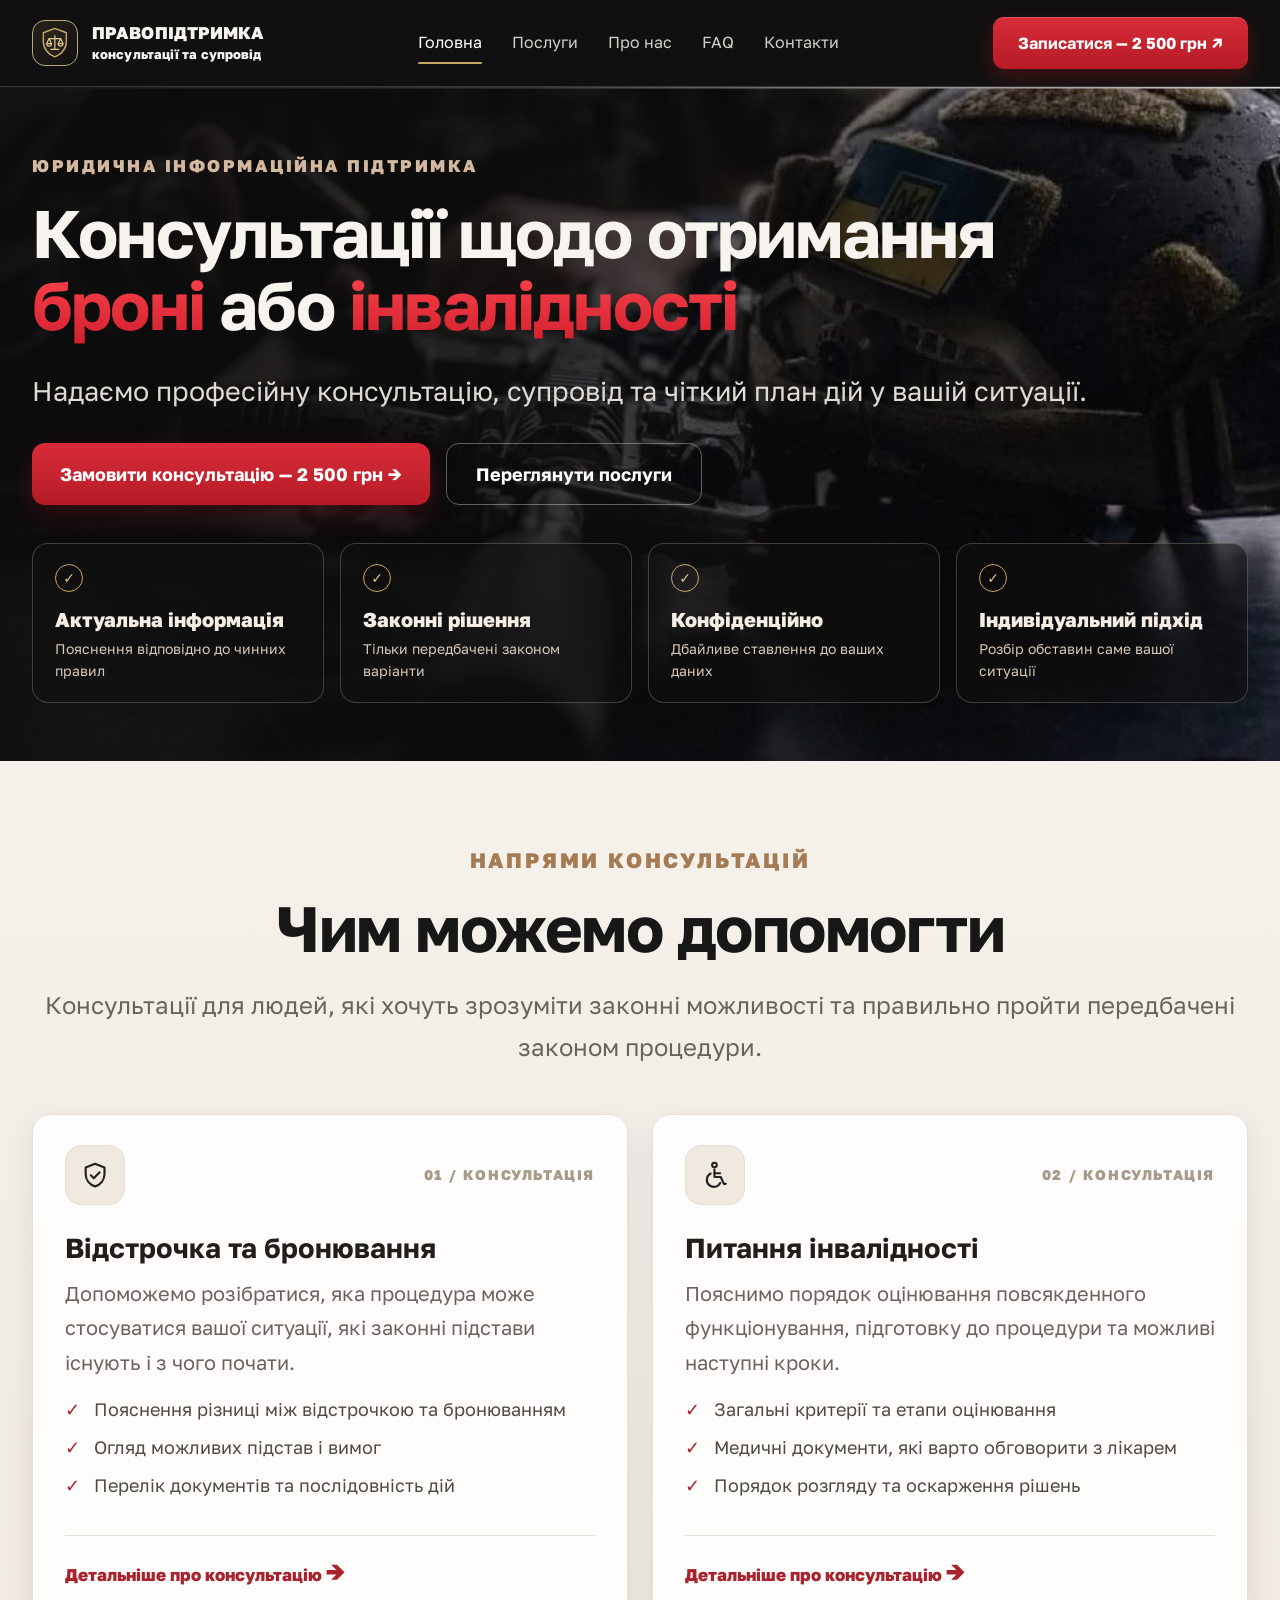
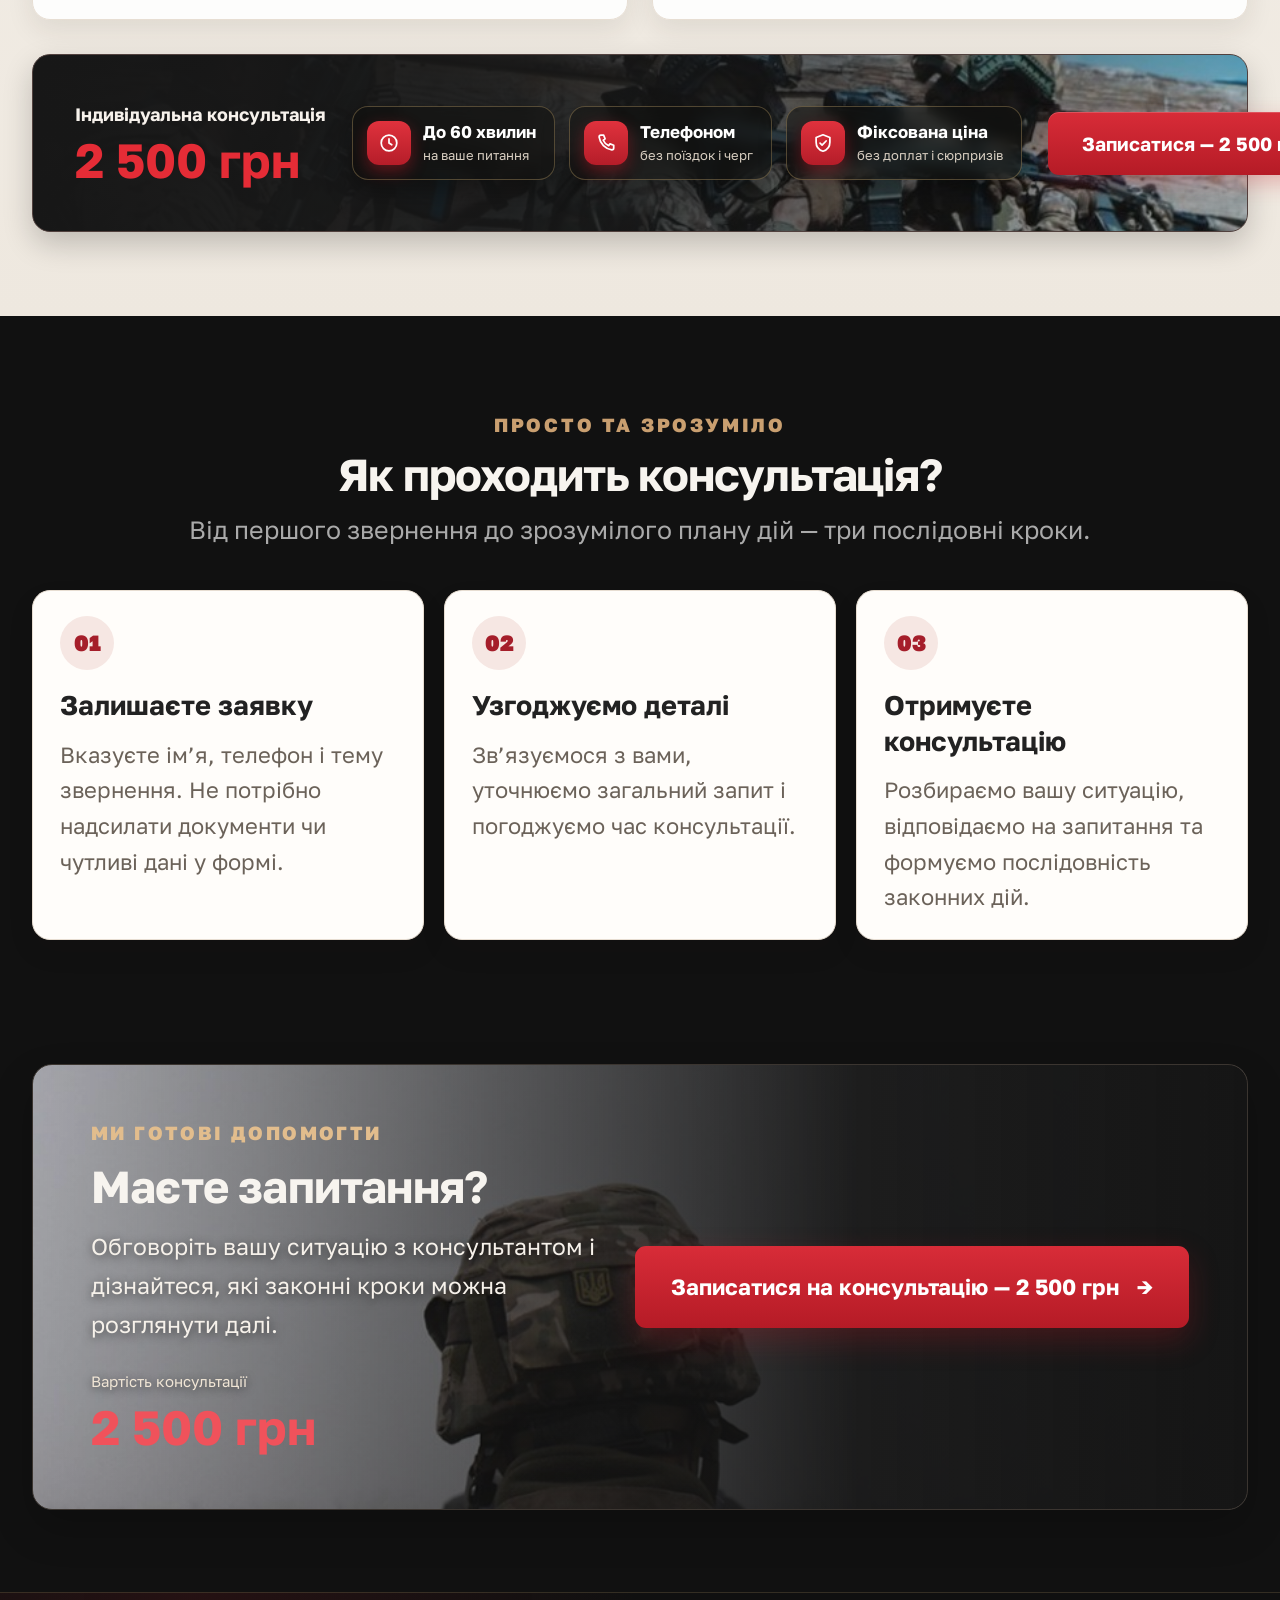
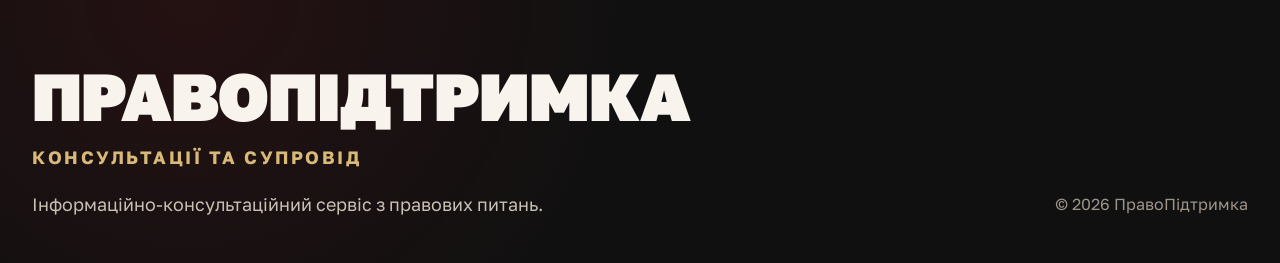
==== index.html @ 78c89fb0 "Add files via upload" ====
<!doctype html><html lang="uk"><head><meta charset="utf-8"><meta name="viewport" content="width=device-width,initial-scale=1"><title>ПравоПідтримка — консультації з питань бронювання та інвалідності</title><link rel="preconnect" href="https://fonts.googleapis.com"><link rel="preconnect" href="https://fonts.gstatic.com" crossorigin><link href="https://fonts.googleapis.com/css2?family=Golos+Text:wght@400;500;600;700;800&display=swap" rel="stylesheet"><meta name="theme-color" content="#111111"><link rel="stylesheet" href="styles.css"><script>document.documentElement.classList.add('js')</script></head><body>
<header class="topbar"><div class="wrap nav"><a class="brand" href="index.html"><span class="crest"><svg class="crest-svg" viewBox="0 0 40 44" aria-hidden="true"><path class="c-sh" d="M20 2l16 6v12c0 10-6.8 18.3-16 21.5C10.8 38.3 4 30 4 20V8l16-6z"/><path class="c-sc" d="M20 12v19M14.5 31h11M12 16h16M12 16l-3.4 7.2h6.8L12 16zM28 16l-3.4 7.2h6.8L28 16zM8.6 23.2a3.4 3.4 0 006.8 0M24.6 23.2a3.4 3.4 0 006.8 0"/></svg></span><span>ПРАВОПІДТРИМКА<br><small>консультації та супровід</small></span></a><button class="mobile-toggle">Меню</button><nav class="links"><a class="active" href="index.html">Головна</a><a href="services.html">Послуги</a><a href="about.html">Про нас</a><a href="faq.html">FAQ</a><a href="contacts.html">Контакти</a></nav><div class="nav-actions"><a class="btn" href="booking.html"><span class="bt">Записатися — 2 500 грн <span class="arr">↗</span></span></a></div></div></header>
<main><section class="hero"><div class="wrap hero-grid"><div><div class="eyebrow">Юридична інформаційна підтримка</div><h1>Консультації щодо отримання <em>броні</em> або <em>інвалідності</em></h1><p class="lead">Надаємо професійну консультацію, супровід та чіткий план дій у вашій ситуації.</p><div class="hero-actions"><a class="btn" href="booking.html"><span class="bt">Замовити консультацію — 2 500 грн <span class="arr">→</span></span></a><a class="btn outline" href="services.html">Переглянути послуги</a></div><div class="trust">
<span><b>Актуальна інформація</b><small>Пояснення відповідно до чинних правил</small></span>
<span><b>Законні рішення</b><small>Тільки передбачені законом варіанти</small></span>
<span><b>Конфіденційно</b><small>Дбайливе ставлення до ваших даних</small></span>
<span><b>Індивідуальний підхід</b><small>Розбір обставин саме вашої ситуації</small></span>
</div></div><div class="hero-art" role="img" aria-label="Юридичний кабінет та консультаційна атмосфера"></div></div></section>
<section class="section paper"><div class="wrap"><div class="help-intro reveal"><span class="section-kicker">НАПРЯМИ КОНСУЛЬТАЦІЙ</span><h2>Чим можемо допомогти</h2><p class="section-intro">Консультації для людей, які хочуть зрозуміти законні можливості та правильно пройти передбачені законом процедури.</p></div><div class="cards home-service-cards">
<article class="card home-service-card reveal"><div class="service-card-top"><div class="icon"><svg class="si" viewBox="0 0 24 24" aria-hidden="true"><path d="M12 3l7.5 3v5.2c0 4.6-3.1 8.4-7.5 9.8-4.4-1.4-7.5-5.2-7.5-9.8V6L12 3z"/><path d="M8.6 12.2l2.4 2.4 4.6-4.8"/></svg></div><span class="service-number">01 / КОНСУЛЬТАЦІЯ</span></div><h3>Відстрочка та бронювання</h3><p>Допоможемо розібратися, яка процедура може стосуватися вашої ситуації, які законні підстави існують і з чого почати.</p><ul class="service-points"><li>Пояснення різниці між відстрочкою та бронюванням</li><li>Огляд можливих підстав і вимог</li><li>Перелік документів та послідовність дій</li></ul><a class="more" href="service-reservation.html">Детальніше про консультацію <span>→</span></a></article>
<article class="card home-service-card reveal"><div class="service-card-top"><div class="icon"><svg class="si" viewBox="0 0 24 24" aria-hidden="true"><circle cx="11.5" cy="4" r="1.8"/><path d="M11.5 7.5v6h5l2.5 5.5h1.5"/><path d="M11.5 10.5h4.5"/><path d="M8.5 10.8a5.6 5.6 0 107.6 7.4"/></svg></div><span class="service-number">02 / КОНСУЛЬТАЦІЯ</span></div><h3>Питання інвалідності</h3><p>Пояснимо порядок оцінювання повсякденного функціонування, підготовку до процедури та можливі наступні кроки.</p><ul class="service-points"><li>Загальні критерії та етапи оцінювання</li><li>Медичні документи, які варто обговорити з лікарем</li><li>Порядок розгляду та оскарження рішень</li></ul><a class="more" href="service-disability.html">Детальніше про консультацію <span>→</span></a></article>
</div><div class="priceband reveal"><div><p>Індивідуальна консультація</p><strong>2 500 грн</strong></div><div class="price-perks"><span><i><svg viewBox="0 0 24 24" aria-hidden="true"><circle cx="12" cy="12" r="8.5"/><path d="M12 7.5V12l3 2"/></svg></i><b>До 60 хвилин</b><small>на ваше питання</small></span><span><i><svg viewBox="0 0 24 24" aria-hidden="true"><path d="M6.5 3.5h3l1.5 4-2 1.5a11 11 0 005.9 5.9l1.5-2 4 1.5v3a2 2 0 01-2 2A16.5 16.5 0 014.5 5.5a2 2 0 012-2z"/></svg></i><b>Телефоном</b><small>без поїздок і черг</small></span><span><i><svg viewBox="0 0 24 24" aria-hidden="true"><path d="M12 3l7.5 3v5.2c0 4.6-3.1 8.4-7.5 9.8-4.4-1.4-7.5-5.2-7.5-9.8V6L12 3z"/><path d="M8.8 12.2l2.2 2.2 4.4-4.6"/></svg></i><b>Фіксована ціна</b><small>без доплат і сюрпризів</small></span></div><a class="btn" href="booking.html"><span class="bt">Записатися — 2 500 грн <span class="arr">→</span></span></a></div></div></section>
<section class="section process-section"><div class="wrap"><div class="section-heading reveal"><span class="section-kicker">ПРОСТО ТА ЗРОЗУМІЛО</span><h2>Як проходить консультація?</h2><p class="section-intro">Від першого звернення до зрозумілого плану дій — три послідовні кроки.</p></div><div class="steps">
<div class="step reveal"><span class="step-index">01</span><b>Залишаєте заявку</b><small>Вказуєте ім’я, телефон і тему звернення. Не потрібно надсилати документи чи чутливі дані у формі.</small></div>
<div class="step reveal"><span class="step-index">02</span><b>Узгоджуємо деталі</b><small>Зв’язуємося з вами, уточнюємо загальний запит і погоджуємо час консультації.</small></div>
<div class="step reveal"><span class="step-index">03</span><b>Отримуєте консультацію</b><small>Розбираємо вашу ситуацію, відповідаємо на запитання та формуємо послідовність законних дій.</small></div>
</div></div></section>
<section class="section cta-section"><div class="wrap cta reveal"><div class="cta-copy"><span class="section-kicker">МИ ГОТОВІ ДОПОМОГТИ</span><h2>Маєте запитання?</h2><p>Обговоріть вашу ситуацію з консультантом і дізнайтеся, які законні кроки можна розглянути далі.</p><div class="cta-price"><small>Вартість консультації</small><strong>2 500 грн</strong></div></div><a class="btn cta-button" href="booking.html">Записатися на консультацію — 2 500 грн <span>→</span></a></div></section></main>
<footer class="footer"><div class="wrap footer-big"><div class="footer-brand"><strong>ПРАВОПІДТРИМКА</strong><span class="footer-sub">консультації та супровід</span><p>Інформаційно-консультаційний сервіс з правових питань.</p></div><div class="footer-copy">© 2026 ПравоПідтримка</div></div></footer><a class="mobile-bar" href="booking.html"><svg class="si" viewBox="0 0 24 24" aria-hidden="true"><rect x="3.5" y="5" width="17" height="15.5" rx="2.2"/><path d="M3.5 10h17M8 3v4M16 3v4"/></svg><span>Записатися — 2 500 грн</span><svg class="si" viewBox="0 0 24 24" aria-hidden="true"><path d="M5 12h14M13.5 6.5L19 12l-5.5 5.5"/></svg></a><script src="app.js"></script></body></html>
---- styles.css ----
:root{--ink:#171717;--panel:#222;--paper:#f4f0e9;--muted:#b9b5af;--red:#bd2631;--red2:#981d27;--line:rgba(255,255,255,.12);--max:1180px}
*{box-sizing:border-box}html{scroll-behavior:smooth}body{margin:0;background:#101010;color:#f8f6f2;font-family:"Golos Text",Arial,sans-serif;line-height:1.55}a{color:inherit;text-decoration:none}.wrap{width:min(var(--max),calc(100% - 40px));margin:auto}.topbar{border-bottom:1px solid var(--line);background:#151515;position:sticky;top:0;z-index:20}.nav{min-height:78px;display:flex;align-items:center;justify-content:space-between;gap:24px}.brand{display:flex;align-items:center;gap:12px;font-weight:800;font-size:14px;line-height:1.15}.crest{width:40px;height:40px;border:1px solid #b9a879;border-radius:12px;display:grid;place-items:center;color:#d9cba7;font-size:22px}.links{display:flex;align-items:center;gap:24px;color:#d4d0c9;font-size:13px}.links a:hover,.links a.active{color:white}.btn{display:inline-flex;align-items:center;justify-content:center;gap:10px;background:var(--red);color:white;border:0;border-radius:12px;padding:13px 20px;font:700 14px "Golos Text";cursor:pointer;transition:.2s}.btn:hover{background:var(--red2);transform:translateY(-1px)}.btn.outline{background:transparent;border:1px solid #777}.hero{padding:72px 0 66px;background:radial-gradient(circle at 78% 35%,#3d3832 0,transparent 35%),linear-gradient(110deg,#171717,#24211f 70%,#171717);overflow:hidden}.hero-grid{display:grid;grid-template-columns:1.12fr .88fr;align-items:center;gap:40px}.eyebrow{color:#d4b9a0;text-transform:uppercase;letter-spacing:2px;font-size:11px;font-weight:800}.hero h1{font-size:clamp(36px,5vw,62px);line-height:1.08;letter-spacing:-2px;margin:18px 0}.hero h1 em{font-style:normal;color:#e04a54}.lead{font-size:17px;color:#d1ccc4;max-width:600px}.hero-actions{display:flex;gap:12px;flex-wrap:wrap;margin-top:28px}.hero-art{min-height:360px;border-radius:24px;border:1px solid #514a42;background:linear-gradient(135deg,rgba(15,15,15,.15),rgba(15,15,15,.8)),url('https://images.unsplash.com/photo-1589829545856-d10d557cf95f?auto=format&fit=crop&w=1000&q=85') center/cover;position:relative;box-shadow:0 25px 70px #0008}.hero-art:after{content:"ПРАВО • ПРОЦЕДУРА • ПІДТРИМКА";position:absolute;bottom:22px;left:22px;font-size:11px;letter-spacing:2px;color:#eee;background:#151515bd;padding:10px 13px;border-radius:8px}.trust{display:flex;gap:22px;flex-wrap:wrap;margin-top:30px;color:#d1ccc4;font-size:12px}.trust span:before{content:"✓";color:#d5b77e;margin-right:8px;font-weight:800}.section{padding:68px 0}.section.paper{background:var(--paper);color:#1b1b1b}.section h2{font-size:34px;letter-spacing:-1px;margin:0 0 10px}.section-intro{color:#aaa;max-width:680px;margin:0 0 28px}.paper .section-intro{color:#68635d}.cards{display:grid;grid-template-columns:repeat(3,1fr);gap:16px}.card{background:#242424;border:1px solid var(--line);border-radius:18px;padding:25px}.paper .card{background:#fff;border:1px solid #e8e1d8;box-shadow:0 8px 24px #30271b0c}.icon{width:48px;height:48px;border-radius:14px;background:#3a2527;color:#f2a5a8;display:grid;place-items:center;font-size:23px;margin-bottom:18px}.paper .icon{background:#f8e9e7;color:#a9222d}.card h3{margin:0 0 8px;font-size:18px}.card p{margin:0;color:#bbb5ae;font-size:13px}.paper .card p{color:#69645e}.card a.more{display:inline-block;margin-top:17px;color:#e36b72;font-size:13px;font-weight:800}.paper .card a.more{color:#a9222d}.priceband{display:flex;align-items:center;justify-content:space-between;gap:20px;background:#202020;border-radius:18px;padding:24px 30px;margin-top:22px}.priceband strong{font-size:28px;color:#ed4e59}.priceband p{margin:0;color:#d1ccc4}.steps{display:grid;grid-template-columns:repeat(3,1fr);gap:14px;margin-top:26px}.step{padding:20px;background:#fff;border:1px solid #e6dfd6;border-radius:14px;color:#222}.step b{display:block;margin-bottom:5px}.step small{color:#706a63}.cta{padding:42px;border-radius:20px;background:linear-gradient(110deg,#272727,#151515);display:flex;justify-content:space-between;align-items:center;gap:24px}.cta p{color:#c5c0b8;margin:5px 0 0}.page-head{padding:48px 0 36px;background:linear-gradient(120deg,#242321,#151515)}.crumb{font-size:12px;color:#aaa;margin-bottom:14px}.page-head h1{font-size:clamp(34px,4vw,48px);margin:0 0 10px;letter-spacing:-1.5px}.page-head p{margin:0;color:#c4beb6;max-width:720px}.content{padding:48px 0 70px}.content-grid{display:grid;grid-template-columns:1fr 310px;gap:28px}.prose{color:#d7d2ca}.prose h2,.prose h3{color:white;margin-top:28px}.prose li{margin:8px 0}.sidebox{background:#242424;border:1px solid var(--line);border-radius:16px;padding:22px;height:max-content}.sidebox p{color:#bdb7af;font-size:13px}.service-row{display:grid;grid-template-columns:1fr auto;gap:20px;align-items:center;padding:24px;background:#242424;border:1px solid var(--line);border-radius:16px;margin:14px 0}.service-row h3{margin:0 0 8px}.service-row p{margin:0;color:#bbb;font-size:13px}.service-price{font-size:21px;font-weight:800;white-space:nowrap}.faq details{background:#242424;border:1px solid var(--line);border-radius:13px;padding:18px 20px;margin:10px 0}.faq summary{font-weight:700;cursor:pointer}.faq details p{color:#c4beb6;font-size:14px}.form-card{background:#f5f1eb;color:#171717;border-radius:18px;padding:28px;max-width:760px}.form-grid{display:grid;grid-template-columns:1fr 1fr;gap:14px}.field{display:flex;flex-direction:column;gap:6px}.field.full{grid-column:1/-1}.field label{font-size:12px;font-weight:800}.field input,.field select,.field textarea{width:100%;border:1px solid #ddd4ca;border-radius:9px;padding:13px;background:white;font:14px "Golos Text";color:#171717}.field textarea{min-height:110px;resize:vertical}.hint{font-size:11px;color:#746d64}.notice{font-size:12px;color:#625b54;background:#eae3d9;padding:13px;border-radius:9px;margin:16px 0}.form-card .btn{width:100%}.success{display:none;padding:18px;background:#e4f1e7;color:#1e5b32;border-radius:10px;margin-top:14px}.footer{border-top:1px solid var(--line);padding:36px 0;color:#aaa;font-size:12px}.footer-grid{display:flex;justify-content:space-between;gap:30px;flex-wrap:wrap}.footer strong{color:#eee}.footer p{max-width:650px}.mobile-toggle{display:none}
@media(max-width:800px){.links{display:none;position:absolute;top:78px;left:0;right:0;background:#171717;padding:20px;flex-direction:column;align-items:flex-start}.links.open{display:flex}.mobile-toggle{display:block;background:none;border:1px solid #555;color:white;padding:8px 12px;border-radius:8px}.nav>.btn{display:none}.hero-grid,.content-grid{grid-template-columns:1fr}.hero-art{min-height:250px}.cards{grid-template-columns:1fr}.steps{grid-template-columns:1fr}.cta{align-items:flex-start;flex-direction:column}.service-row{grid-template-columns:1fr}.form-grid{grid-template-columns:1fr}.field.full{grid-column:auto}.section{padding:48px 0}}


/* Reference-inspired visual refinement */
body{font-size:16px;line-height:1.65}
.brand{font-size:15px}
.brand small{font-size:11px}
.links{font-size:14px;gap:26px}
.btn{font-size:15px;padding:15px 22px;border-radius:11px}
.hero{padding:78px 0 72px;background:radial-gradient(circle at 78% 38%,#4b4037 0,transparent 38%),linear-gradient(110deg,#151515,#26221f 68%,#171717)}
.hero h1{font-size:clamp(40px,5.2vw,66px);line-height:1.1}
.lead{font-size:19px;line-height:1.6}
.eyebrow{font-size:13px;letter-spacing:2.2px}


.crest{position:relative;overflow:hidden}

.hero-art{min-height:390px;border-radius:18px;border:1px solid #6c6257;background-image:linear-gradient(135deg,rgba(12,12,12,.08),rgba(12,12,12,.7)),url('https://images.unsplash.com/photo-1589829545856-d10d557cf95f?auto=format&fit=crop&w=1100&q=90');box-shadow:0 25px 70px #0009}

.hero-art:after{content:"ПРАВО • ЗАКОН • ПІДТРИМКА";font-size:12px;letter-spacing:2px}
.section{padding:76px 0}
.section h2{font-size:38px;letter-spacing:-.8px}
.section-intro{font-size:17px;line-height:1.65}
.cards{grid-template-columns:repeat(2,minmax(0,1fr));gap:20px}
.card{padding:30px;border-radius:18px}
.card h3{font-size:21px;line-height:1.3}
.card p{font-size:16px;line-height:1.6}
.icon{width:56px;height:56px;font-size:27px;border-radius:16px}
.card a.more{font-size:15px}
.priceband{padding:27px 32px;border:1px solid #4d4140;background:linear-gradient(110deg,#202020,#171717);box-shadow:0 12px 30px #0003}
.priceband strong{font-size:34px}
.priceband p{font-size:15px;line-height:1.55}
.steps{gap:18px}
.step{padding:24px;font-size:16px}
.step b{font-size:17px}
.step small{font-size:14px;line-height:1.55}
.cta{padding:48px;border:1px solid #403b37;background:linear-gradient(110deg,#292624,#151515)}
.cta h2{font-size:36px}
.cta p{font-size:17px}
.page-head{padding:58px 0 46px;background:radial-gradient(circle at 80% 50%,#39332e 0,transparent 35%),linear-gradient(110deg,#252321,#151515)}
.crumb{font-size:14px}
.page-head h1{font-size:clamp(38px,4.5vw,54px)}
.page-head p{font-size:18px;line-height:1.6}
.content{padding:56px 0 78px}
.service-row{padding:28px 30px;border-radius:17px;background:linear-gradient(110deg,#292929,#202020)}
.service-row h3{font-size:22px;line-height:1.35}
.service-row p{font-size:16px;line-height:1.6}
.service-price{font-size:25px}
.sidebox{padding:26px}
.sidebox h3{font-size:22px}
.sidebox p{font-size:16px;line-height:1.7}
.prose{font-size:17px;line-height:1.75}
.prose h2{font-size:27px}
.prose li{margin:11px 0}
.faq details{padding:22px 24px}
.faq summary{font-size:17px}
.faq details p{font-size:16px;line-height:1.65}
.form-card{padding:32px}
.field label{font-size:14px}
.field input,.field select,.field textarea{font-size:16px;padding:15px}
.notice{font-size:14px;line-height:1.6;padding:16px}
.footer{font-size:14px;line-height:1.65}
.footer strong{font-size:16px}
@media(max-width:800px){
 .hero{padding:54px 0}
 .hero h1{font-size:42px}
 .lead{font-size:17px}
 .section{padding:54px 0}
 .section h2{font-size:31px}
 .cards{grid-template-columns:1fr}
 .card{padding:25px}
 .service-row h3{font-size:20px}
 .page-head h1{font-size:38px}
 .page-head p{font-size:16px}
 .priceband{align-items:flex-start;flex-direction:column}
 .priceband strong{font-size:31px}
}


/* Full-width layout, larger typography and new reference-inspired photography */
:root{--max:100%}
.wrap{width:calc(100% - 64px);max-width:none;margin-left:auto;margin-right:auto}
body{font-size:18px;line-height:1.7}
.topbar{width:100%}
.nav{min-height:86px}
.brand{font-size:17px;gap:14px}
.brand small{font-size:13px}
.crest{width:46px;height:46px;font-size:25px;border-radius:13px}
.links{font-size:15px;gap:30px}
.btn{font-size:16px;padding:16px 25px}
.hero{padding:76px 0 74px}
.hero-grid{grid-template-columns:1.02fr .98fr;gap:46px}
.hero h1{font-size:clamp(44px,5vw,76px);line-height:1.08}
.lead{font-size:21px;line-height:1.65;max-width:760px}
.eyebrow{font-size:14px}
.hero-art{min-height:460px;border-radius:20px;background-image:linear-gradient(100deg,rgba(10,10,10,.02),rgba(10,10,10,.2)),url('assets/hero-legal-office.jpg');background-size:cover;background-position:65% center}
.hero-art:after{content:"ПРАВО • ПРОЦЕДУРА • ПІДТРИМКА";font-size:13px;letter-spacing:2px}
.trust{font-size:14px;gap:25px}
.section{padding:84px 0}
.section h2{font-size:42px;line-height:1.2}
.section-intro{font-size:19px;max-width:900px;line-height:1.65}
.cards{grid-template-columns:repeat(2,minmax(0,1fr));gap:24px}
.card{padding:34px}
.card h3{font-size:24px}
.card p{font-size:18px;line-height:1.65}
.icon{width:62px;height:62px;font-size:30px}
.card a.more{font-size:17px}
.priceband{min-height:170px;padding:30px 36px;border:1px solid #51413e;background-image:linear-gradient(90deg,#171717 0%,rgba(23,23,23,.98) 42%,rgba(23,23,23,.35) 100%),url('assets/price-desk.jpg');background-size:cover;background-position:center 57%;border-radius:18px}
.priceband strong{font-size:42px}
.priceband p{font-size:17px;line-height:1.6}
.steps{gap:20px}
.step{padding:27px;font-size:18px}
.step b{font-size:19px}
.step small{font-size:16px;line-height:1.6}
.cta{min-height:270px;padding:48px 52px;border:1px solid #403b37;background-image:linear-gradient(90deg,rgba(18,18,18,.08) 0%,rgba(18,18,18,.65) 38%,rgba(18,18,18,.96) 62%,#151515 100%),url('assets/consultation-office.jpg');background-size:cover;background-position:left center}
.cta h2{font-size:40px}
.cta p{font-size:19px}
.page-head{padding:66px 0 54px}
.crumb{font-size:15px}
.page-head h1{font-size:clamp(42px,4.5vw,60px)}
.page-head p{font-size:20px;line-height:1.65;max-width:900px}
.content{padding:62px 0 86px}
.content-grid{grid-template-columns:minmax(0,1fr) 360px;gap:36px}
.prose{font-size:19px;line-height:1.8}
.prose h2{font-size:31px}
.prose h3{font-size:25px}
.prose li{margin:12px 0}
.sidebox{padding:30px}
.sidebox h3{font-size:24px}
.sidebox p{font-size:17px;line-height:1.7}
.service-row{padding:32px 36px;gap:28px}
.service-row h3{font-size:25px}
.service-row p{font-size:18px;line-height:1.65}
.service-price{font-size:29px}
.faq details{padding:25px 28px}
.faq summary{font-size:19px}
.faq details p{font-size:18px;line-height:1.7}
.form-card{padding:36px;max-width:900px}
.field label{font-size:16px}
.field input,.field select,.field textarea{font-size:18px;padding:16px}
.hint,.notice{font-size:15px;line-height:1.65}
.footer{font-size:16px;line-height:1.7;padding:42px 0}
.footer strong{font-size:18px}
@media(max-width:900px){
 .wrap{width:calc(100% - 36px)}
 .hero-grid{grid-template-columns:1fr;gap:28px}
 .hero-art{min-height:320px}
 .content-grid{grid-template-columns:1fr}
 .hero h1{font-size:clamp(38px,8vw,54px)}
 .lead{font-size:18px}
 .section{padding:58px 0}
 .section h2{font-size:34px}
 .cards{grid-template-columns:1fr}
 .priceband{align-items:flex-start;flex-direction:column;background-position:center}
 .cta{background-position:30% center;padding:34px}
 .cta h2{font-size:32px}
}
@media(max-width:560px){
 .wrap{width:calc(100% - 28px)}
 .nav{min-height:70px}
 .brand{font-size:14px}
 .brand small{font-size:11px}
 .crest{width:38px;height:38px}
 .hero{padding:46px 0}
 .hero h1{font-size:38px;letter-spacing:-1px}
 .hero-art{min-height:250px}
 .trust{gap:12px;font-size:12px}
 .section h2{font-size:30px}
 .card{padding:24px}
 .card h3{font-size:21px}
 .card p{font-size:16px}
 .priceband strong{font-size:35px}
 .step{padding:20px}
 .page-head{padding:42px 0 34px}
 .page-head h1{font-size:36px}
 .page-head p{font-size:17px}
 .service-row{padding:24px}
 .service-row h3{font-size:21px}
 .service-row p{font-size:16px}
 .form-card{padding:22px}
 .cta{padding:25px;min-height:230px}
 .cta h2{font-size:28px}
 .cta p{font-size:16px}
}


/* Harmonized, reference-inspired photo treatment */
:root{
  --paper:#f3eee7;
  --red:#c51f2b;
  --red2:#9f1721;
}
body{background:#111;color:#f7f4ef}
.topbar{background:rgba(17,17,17,.97);border-bottom:1px solid rgba(255,255,255,.16)}
.brand{letter-spacing:.1px}
.crest{border:1px solid #b9a879;color:#e3c78f;background:linear-gradient(145deg,#24211d,#111)}
.hero{
  min-height:600px;
  padding:82px 0 72px;
  background:
    linear-gradient(90deg,rgba(12,12,12,.97) 0%,rgba(12,12,12,.88) 42%,rgba(12,12,12,.16) 100%),
    url('assets/hero-consultation.jpg') center 44%/cover no-repeat;
}
.hero-grid{display:block}
.hero-grid>div:first-child{max-width:61%;position:relative;z-index:1}
.hero-art{display:none}
.hero h1{font-size:clamp(42px,5.2vw,72px);max-width:900px;line-height:1.08;letter-spacing:-1.8px}
.hero h1 em{color:#e3313b}
.lead{font-size:21px;max-width:670px;color:#e0dbd4}
.hero-actions .btn:first-child{font-size:18px;padding:18px 28px;box-shadow:0 10px 26px rgba(190,27,39,.22)}
.trust{gap:18px 28px;font-size:15px;margin-top:32px}
.trust span:before{content:"✓";display:inline-grid;place-items:center;width:22px;height:22px;border:1.5px solid #d8b978;border-radius:50%;color:#e5c98e;margin-right:9px}
.section.paper{background:linear-gradient(180deg,#f5f1eb,#eee8df);color:#171717}
.section.paper h2,.section:not(.paper) h2{font-size:clamp(34px,3.5vw,46px)}
.paper .card{background:rgba(255,255,255,.9);border:1px solid #e7ded3;box-shadow:0 10px 28px rgba(40,28,18,.09)}
.paper .card:hover{transform:translateY(-3px);transition:.2s}
.paper .icon{background:#f0e9df;color:#222;border:1px solid #e7ded3}
.priceband{
  background:
    linear-gradient(90deg,rgba(17,17,17,.98) 0%,rgba(17,17,17,.92) 52%,rgba(17,17,17,.25) 100%),
    url('assets/price-desk.jpg') center/cover no-repeat;
  color:#fff;
}
.priceband>div p{font-size:18px;font-weight:700;color:#f7f2ec;margin-bottom:5px}
.priceband strong{font-size:clamp(36px,4vw,48px);color:#e52c36;line-height:1.1}
.priceband>p{font-size:17px;line-height:1.75;color:#f3eee7}
.priceband .btn{white-space:nowrap}
.steps .step{background:#fffdfa;border-color:#e8dfd5;box-shadow:0 7px 20px rgba(35,25,18,.06)}
.step b{font-size:18px}
.step small{font-size:15px;line-height:1.65}
.cta{
  background:
    linear-gradient(90deg,rgba(13,13,13,.08) 0%,rgba(13,13,13,.45) 38%,rgba(13,13,13,.95) 64%,#111 100%),
    url('assets/consultation-office.jpg') left center/cover no-repeat;
  border:1px solid #3b3530;
  box-shadow:0 18px 42px rgba(0,0,0,.2);
}
.cta h2{font-size:clamp(30px,3.3vw,42px)}
.cta p{font-size:18px;line-height:1.6}
.footer{background:#101010}

/* Booking page: warm photographic header and balanced cream form panels */
.booking-head{
  min-height:280px;
  display:flex;
  align-items:center;
  background:
    linear-gradient(90deg,rgba(13,13,13,.94) 0%,rgba(13,13,13,.82) 46%,rgba(13,13,13,.28) 100%),
    url('assets/booking-office.jpg') center 54%/cover no-repeat;
  border-bottom:1px solid rgba(255,255,255,.1);
}
.booking-head h1{font-size:clamp(40px,4.8vw,60px);color:#fff}
.booking-head p{font-size:20px;color:#eee7de}
.booking-content{
  padding:64px 0 88px;
  background:
    linear-gradient(115deg,rgba(20,19,18,.97),rgba(28,25,22,.93)),
    url('assets/booking-office.jpg') center/cover no-repeat;
}
.booking-content .content-grid{
  grid-template-columns:minmax(0,1.5fr) minmax(280px,.72fr);
  align-items:start;
  gap:30px;
}
.booking-page .form-card{
  max-width:none;
  padding:clamp(24px,3.2vw,42px);
  border-radius:20px;
  background:linear-gradient(145deg,#fffdf9,#f0e9df);
  border:1px solid #e5dbce;
  box-shadow:0 22px 60px rgba(0,0,0,.28);
}
.booking-page .form-grid{gap:19px 18px}
.booking-page .field{gap:9px}
.booking-page .field label{font-size:16px;color:#25211e}
.booking-page .field input,
.booking-page .field select,
.booking-page .field textarea{
  min-height:56px;
  padding:16px 17px;
  border:1px solid #d9cfc3;
  border-radius:11px;
  background:#fff;
  color:#201d1a;
  font:500 16px "Golos Text",Arial,sans-serif;
  box-shadow:inset 0 1px 2px rgba(0,0,0,.025);
}
.booking-page .field textarea{min-height:120px}
.booking-page .field input:focus,
.booking-page .field select:focus,
.booking-page .field textarea:focus{
  outline:2px solid rgba(190,31,43,.22);
  border-color:#bd2631;
}
.booking-page .notice{
  padding:16px 18px;
  margin:20px 0;
  border:1px solid #e4d8c9;
  border-radius:11px;
  background:#eee5d9;
  color:#5d554d;
  font-size:14px;
}
.booking-page .form-card>.btn{
  min-height:58px;
  border-radius:11px;
  font-size:17px;
  letter-spacing:.1px;
  box-shadow:0 8px 18px rgba(170,25,37,.18);
}
.booking-page .sidebox.booking-summary{
  height:auto;
  padding:30px;
  border-radius:20px;
  background:linear-gradient(145deg,#fffdf9,#eee7de);
  border:1px solid #e6dbce;
  color:#211e1b;
  box-shadow:0 22px 60px rgba(0,0,0,.24);
}
.booking-summary .summary-kicker{
  color:#a7222d;
  font-size:12px;
  font-weight:800;
  letter-spacing:1.5px;
  margin-bottom:8px;
}
.booking-summary h3{font-size:25px;margin:0 0 23px;color:#171513}
.booking-summary .summary-row{
  display:flex;align-items:center;gap:15px;
  padding:17px 0;border-bottom:1px solid #e5dbcf;
}
.booking-summary .summary-icon{
  width:48px;height:48px;flex:0 0 48px;
  display:grid;place-items:center;
  border-radius:13px;background:#f7e7e4;color:#ad1e29;
  font-size:25px;font-weight:800;
}
.booking-summary .summary-row b{display:block;font-size:17px;color:#27221e}
.booking-summary .summary-row small{display:block;font-size:15px;color:#6c6259;margin-top:2px}
.booking-summary .summary-row .summary-price{font-size:22px;font-weight:800;color:#b71f2b}
.booking-summary .summary-note{
  margin-top:22px;padding:16px;
  background:#f2ebe2;border-radius:12px;
  color:#655c53;font-size:14px;line-height:1.65;
}
.booking-page .success{
  border:1px solid #b9d8bf;
  font-size:15px;
}
@media(max-width:900px){
  .hero{min-height:0;background-position:62% center}
  .hero-grid>div:first-child{max-width:78%}
  .booking-content .content-grid{grid-template-columns:1fr}
  .booking-summary{order:-1}
}
@media(max-width:600px){
  .hero{padding:54px 0 48px;background-position:66% center}
  .hero-grid>div:first-child{max-width:100%}
  .hero h1{font-size:39px}
  .lead{font-size:17px}
  .trust{font-size:12px;gap:12px}
  .hero-actions .btn:first-child{font-size:15px;padding:15px 17px}
  .booking-head{min-height:230px;background-position:60% center}
  .booking-head p{font-size:17px}
  .booking-content{padding:34px 0 55px}
  .booking-page .form-card{padding:22px}
  .booking-page .field input,.booking-page .field select,.booking-page .field textarea{font-size:15px}
  .booking-summary h3{font-size:22px}
}


/* V6 refinement: stronger homepage hierarchy, fuller service cards and balanced pages */
.trust{
  display:grid;
  grid-template-columns:repeat(4,minmax(0,1fr));
  gap:16px;
  max-width:1080px;
  margin-top:34px;
}
.trust span{
  display:block;
  min-height:74px;
  padding:14px 16px;
  border:1px solid rgba(224,201,158,.22);
  border-radius:12px;
  background:rgba(18,17,16,.56);
  color:#f5eee4;
  font-size:16px;
  line-height:1.35;
}
.trust span:before{margin-bottom:8px}
.trust span b{display:block;font-size:17px;font-weight:800}
.trust span small{display:block;margin-top:5px;color:#c9c0b4;font-size:13px;line-height:1.45}
.home-service-cards{grid-template-columns:repeat(2,minmax(0,1fr));gap:24px;margin-top:34px}
.home-service-card{padding:30px 32px 28px;min-height:340px;display:flex;flex-direction:column}
.service-card-top{display:flex;align-items:center;justify-content:space-between;margin-bottom:8px}
.service-card-top .icon{margin:0;width:58px;height:58px;font-size:28px}
.service-number{font-size:12px;letter-spacing:1.4px;font-weight:800;color:#a69a8a}
.home-service-card h3{font-size:25px;margin:18px 0 10px;color:#211d19}
.home-service-card p{font-size:16px;line-height:1.65;color:#655e56}
.service-points{list-style:none;padding:0;margin:17px 0 20px;display:grid;gap:9px}
.service-points li{position:relative;padding-left:25px;color:#514a43;font-size:15px;line-height:1.5}
.service-points li:before{content:"✓";position:absolute;left:0;top:0;color:#ae202b;font-weight:900}
.home-service-card .more{display:flex;justify-content:space-between;align-items:center;margin-top:auto;padding-top:16px;border-top:1px solid #e9e0d6;font-size:15px}
.home-service-card .more span{font-size:21px}
.priceband{min-height:150px;margin-top:28px;padding:28px 34px;gap:26px}
.priceband .btn{font-size:17px;padding:18px 27px}
.section-heading{max-width:780px;margin-bottom:32px}
.section-kicker{display:inline-block;color:#c99f70;font-size:12px;font-weight:900;letter-spacing:2px;margin-bottom:9px}
.section-heading .section-intro{font-size:18px;max-width:740px;line-height:1.65}
.process-section{padding-top:84px;padding-bottom:84px}
.process-section h2{margin-bottom:8px}
.process-section .steps{gap:20px;margin-top:34px}
.process-section .step{position:relative;min-height:220px;padding:30px 28px 27px;border-radius:18px;border:1px solid #e7ddd1;box-shadow:0 12px 28px rgba(25,18,12,.07)}
.step-index{display:grid;place-items:center;width:48px;height:48px;border-radius:50%;background:#f6e7e3;color:#a51e2a;font-size:18px;font-weight:900;margin-bottom:22px}
.process-section .step b{font-size:21px;line-height:1.35;margin-bottom:10px}
.process-section .step small{font-size:16px;line-height:1.65;color:#6b6259}
.process-note{display:flex;align-items:center;gap:18px;margin-top:22px;padding:20px 24px;border-radius:15px;background:#f3eee7;border:1px solid #e6ddd2}
.process-note>span{display:grid;place-items:center;width:48px;height:48px;border-radius:13px;background:#f7e2df;color:#ad202b;font-size:26px;font-weight:900}
.process-note b{display:block;font-size:17px;color:#25211d}
.process-note small{display:block;font-size:14px;color:#70675e;margin-top:3px}
.process-note .text-link{margin-left:auto;color:#a51e2a;font-weight:800;white-space:nowrap}
.cta-section{padding-top:28px;padding-bottom:82px}
.cta{min-height:300px;padding:48px 52px}
.cta-copy{max-width:580px}
.cta .section-kicker{color:#e2bd8d}
.cta h2{font-size:clamp(38px,4vw,52px);margin:0 0 8px}
.cta p{font-size:18px;max-width:540px}
.cta-price{display:grid;grid-template-columns:auto auto;align-items:baseline;gap:2px 14px;margin-top:20px}
.cta-price small{grid-column:1/-1;color:#d2c7b9;font-size:14px}
.cta-price strong{color:#f0525b;font-size:34px;line-height:1.2}
.cta-price span{font-size:14px;color:#ded5ca}
.cta .cta-button{font-size:18px;padding:21px 30px;min-height:66px;white-space:nowrap;box-shadow:0 12px 30px rgba(180,25,36,.28)}
.cta-button span{margin-left:8px;font-size:21px}
.booking-page .content-grid{grid-template-columns:minmax(0,1.45fr) minmax(330px,.85fr);align-items:stretch;gap:32px}
.booking-page .form-card{display:flex;flex-direction:column;justify-content:center}
.booking-summary{display:flex;flex-direction:column}
.booking-summary .summary-row:last-of-type{border-bottom:0}
.booking-summary .summary-includes{margin-top:22px;padding:20px 20px 18px;border-radius:14px;background:#f7f1e9}
.booking-summary .summary-includes>b{font-size:17px;color:#29231e}
.booking-summary .summary-includes ul{list-style:none;padding:0;margin:13px 0 0;display:grid;gap:11px}
.booking-summary .summary-includes li{position:relative;padding-left:24px;color:#62594f;font-size:14px;line-height:1.5}
.booking-summary .summary-includes li:before{content:"✓";position:absolute;left:0;color:#a9212c;font-weight:900}
.booking-summary .summary-note{margin-top:auto}
.contact-cards{grid-template-columns:repeat(3,minmax(0,1fr));gap:22px;align-items:stretch}
.contact-cards .card{min-height:220px;padding:30px;display:flex;flex-direction:column}
.contact-cards .card h3{font-size:22px;margin-bottom:12px}
.contact-cards .card p{font-size:16px;line-height:1.7}
.contact-cards .icon{width:58px;height:58px;font-size:27px}
.contact-cards .hint{display:inline-block;margin-top:7px;font-size:13px;line-height:1.5}

/* Services page */
.services-head{padding:68px 0 58px;background:radial-gradient(circle at 82% 25%,rgba(143,104,71,.2),transparent 35%),linear-gradient(120deg,#262321,#111)}
.services-head h1{max-width:850px;font-size:clamp(42px,5vw,62px);line-height:1.1}
.services-head p{max-width:800px;font-size:19px;line-height:1.65}
.services-head-meta{display:flex;flex-wrap:wrap;gap:12px;margin-top:25px}
.services-head-meta span{padding:10px 15px;border:1px solid rgba(220,190,150,.25);border-radius:999px;color:#e8dfd3;background:#ffffff08;font-size:14px}
.services-content{background:linear-gradient(180deg,#f4f0e9,#eae3d9);color:#211d19;padding:62px 0 78px}
.services-intro{display:flex;align-items:end;justify-content:space-between;gap:35px;margin-bottom:30px}
.services-intro h2{font-size:clamp(30px,3.3vw,42px);line-height:1.15;margin:0;color:#211d19}
.services-intro>p{max-width:530px;margin:0;color:#6a6259;font-size:16px;line-height:1.7}
.service-feature-grid{display:grid;grid-template-columns:repeat(2,minmax(0,1fr));gap:24px}
.service-feature{overflow:hidden;border-radius:20px;background:#fffdfa;border:1px solid #e3d9cd;box-shadow:0 16px 38px rgba(43,32,22,.09)}
.service-feature-visual{min-height:170px;padding:25px 28px;display:flex;align-items:flex-end;justify-content:space-between;background:linear-gradient(110deg,rgba(18,17,16,.9),rgba(18,17,16,.25)),url('assets/price-desk.jpg') center/cover}
.disability-feature .service-feature-visual{background:linear-gradient(110deg,rgba(18,17,16,.9),rgba(18,17,16,.25)),url('assets/consultation-office.jpg') center/cover}
.feature-icon{display:grid;place-items:center;width:58px;height:58px;border-radius:16px;background:#fff2;color:#fff;border:1px solid #ffffff66;font-size:30px}
.feature-label{font-size:12px;font-weight:900;letter-spacing:1.4px;color:#fff;text-align:right}
.service-feature-body{padding:28px 30px 32px}
.feature-topline{display:flex;justify-content:space-between;gap:10px;align-items:center;color:#9b7960;font-size:11px;letter-spacing:1.2px;font-weight:900}
.feature-topline strong{font-size:20px;letter-spacing:0;color:#b3222d;white-space:nowrap}
.service-feature h3{font-size:27px;line-height:1.25;margin:15px 0 10px;color:#211d19}
.service-feature-body>p{font-size:15px;line-height:1.7;color:#655d54;margin:0}
.service-feature ul{list-style:none;padding:0;margin:20px 0 25px;display:grid;gap:11px}
.service-feature li{position:relative;padding-left:26px;font-size:14px;line-height:1.55;color:#4f4942}
.service-feature li:before{content:"✓";position:absolute;left:0;color:#b2222d;font-weight:900}
.service-feature .btn{font-size:15px;padding:15px 19px}
.service-price-panel{display:grid;grid-template-columns:1fr 1fr auto;align-items:center;gap:28px;margin-top:28px;padding:30px 34px;border-radius:18px;background:linear-gradient(110deg,#1b1b1b,#292522);color:#fff;box-shadow:0 15px 34px rgba(0,0,0,.15)}
.service-price-panel .section-kicker{margin:0;color:#d8b77e}
.service-price-panel h2{font-size:38px;color:#f04b55;margin:5px 0}
.service-price-panel h2 small{font-size:15px;color:#f1e8dc;font-weight:600}
.service-price-panel p{font-size:14px;color:#d5ccc1;margin:0}
.price-panel-points{display:grid;gap:9px}
.price-panel-points span{font-size:14px;color:#e8e0d7}
.price-panel-points span:first-letter{color:#f0525b}
.service-price-panel .btn{white-space:nowrap}
.services-disclaimer{margin-top:22px;padding:18px 20px;border:1px solid #ded3c6;border-radius:12px;color:#6c6258;background:#eee7de;font-size:14px;line-height:1.65}
@media(max-width:900px){
 .trust{grid-template-columns:repeat(2,minmax(0,1fr))}
 .booking-page .content-grid{grid-template-columns:1fr}
 .booking-summary{order:-1}
 .service-price-panel{grid-template-columns:1fr 1fr}
 .service-price-panel .btn{grid-column:1/-1;justify-self:start}
}
@media(max-width:700px){
 .trust{grid-template-columns:1fr 1fr;gap:10px}
 .trust span{padding:12px;font-size:14px;min-height:80px}
 .trust span b{font-size:15px}
 .trust span small{font-size:12px}
 .home-service-cards,.service-feature-grid,.contact-cards{grid-template-columns:1fr}
 .home-service-card{min-height:0;padding:24px}
 .process-section .steps{grid-template-columns:1fr}
 .process-section .step{min-height:0}
 .process-note{align-items:flex-start;flex-wrap:wrap}
 .process-note .text-link{margin-left:66px}
 .cta{padding:30px 25px;min-height:0;align-items:flex-start;flex-direction:column}
 .cta .cta-button{white-space:normal;width:100%;justify-content:center;text-align:center}
 .cta-price{grid-template-columns:1fr}
 .cta-price small{grid-column:auto}
 .cta-price span{margin-top:3px}
 .services-intro{display:block}
 .services-intro>p{margin-top:14px}
 .services-head{padding:50px 0 42px}
 .services-head-meta{gap:8px}
 .services-head-meta span{font-size:12px}
 .service-feature-visual{min-height:140px}
 .service-feature-body{padding:23px}
 .service-feature h3{font-size:24px}
 .service-price-panel{grid-template-columns:1fr;padding:25px}
 .service-price-panel .btn{grid-column:auto;width:100%;text-align:center}
 .contact-cards .card{min-height:0}
}


/* V7: fuller layouts, stronger typography and modern inner pages */
.nav{gap:30px}
.links{font-size:16px;gap:clamp(22px,2.2vw,38px)}
.links a{padding:9px 0;white-space:nowrap}
.nav>.btn{font-size:16px;padding:17px 27px;white-space:nowrap}
.hero{min-height:0;padding:66px 0 58px}
.hero-grid>div:first-child{max-width:72%;margin:auto 0}
.hero h1{max-width:1050px;font-size:clamp(46px,5.1vw,78px)}
.lead{max-width:820px;font-size:22px}
.trust{width:min(100%,1180px);max-width:none;grid-template-columns:repeat(4,minmax(0,1fr));gap:16px;margin-top:38px}
.trust span{min-height:112px;padding:18px 18px 16px;font-size:16px}
.trust span b{font-size:18px;line-height:1.35}
.trust span small{font-size:14px;line-height:1.55}
.help-intro{text-align:center;max-width:1080px;margin:0 auto 42px}
.help-intro .section-kicker{color:#a57b54}
.help-intro h2{margin:0 auto 16px;font-size:clamp(40px,4vw,54px)}
.help-intro .section-intro{max-width:1000px;margin:0 auto;font-size:21px;line-height:1.75}
.home-service-cards{align-items:stretch;gap:28px;margin-top:0}
.home-service-card{min-height:440px;padding:38px 40px 34px}
.home-service-card h3{font-size:clamp(27px,2.4vw,34px);line-height:1.25;margin:23px 0 14px}
.home-service-card p{font-size:19px;line-height:1.75}
.service-card-top .icon{width:68px;height:68px;font-size:32px}
.service-number{font-size:14px;letter-spacing:1.6px}
.service-points{gap:13px;margin:22px 0 25px}
.service-points li{font-size:17px;line-height:1.65;padding-left:29px}
.home-service-card .more{font-size:18px;padding-top:20px}
.home-service-card .more span{font-size:25px}
.priceband{margin-top:34px;min-height:178px;padding:32px 42px}
.priceband .btn{font-size:19px;padding:20px 34px}
.process-section{padding-top:94px;padding-bottom:96px}
.section-heading{max-width:1050px;margin:0 auto 40px;text-align:center}
.section-heading h2{font-size:clamp(40px,4vw,54px)}
.section-heading .section-intro{max-width:100%;font-size:21px;line-height:1.7}
.process-section .steps{gap:24px;margin-top:0}
.process-section .step{min-height:285px;padding:34px 32px 32px;border-radius:20px}
.step-index{width:62px;height:62px;font-size:22px;margin-bottom:28px}
.process-section .step b{font-size:24px;line-height:1.35;margin-bottom:14px}
.process-section .step small{font-size:18px;line-height:1.75}
.cta{min-height:320px;padding:52px 58px}
.cta .cta-button{font-size:20px;padding:23px 34px;min-height:76px}
.cta-price strong{font-size:40px}
.footer-grid>div:first-child{max-width:650px}
.footer-grid>div:nth-child(2){display:none}

/* Service cards occupy their available space with clear, large actions */
.service-feature-grid{align-items:stretch;gap:30px}
.service-feature{display:flex;flex-direction:column}
.service-feature-visual{min-height:205px;padding:30px 34px}
.service-feature-body{padding:34px 36px 38px;display:flex;flex-direction:column;flex:1}
.service-feature h3{font-size:clamp(30px,2.6vw,38px);line-height:1.2}
.service-feature-body>p{font-size:18px;line-height:1.8}
.service-feature ul{gap:14px;margin:25px 0 30px}
.service-feature li{font-size:17px;line-height:1.7;padding-left:30px}
.service-feature .btn{width:100%;min-height:64px;margin-top:auto;font-size:18px;padding:19px 24px}
.service-price-panel{grid-template-columns:1fr 1fr auto;gap:34px;padding:34px 40px}
.service-price-panel .btn{font-size:18px;padding:20px 25px;min-height:64px}
.services-head h1{max-width:1100px;font-size:clamp(48px,5vw,68px)}
.services-head p{font-size:21px;max-width:1050px}
.services-head-meta span{font-size:15px;padding:12px 18px}

/* Booking summary: more readable, visually balanced with the form */
.booking-content .content-grid{grid-template-columns:minmax(0,1.55fr) minmax(330px,.72fr);gap:34px}
.booking-page .sidebox.booking-summary{padding:34px 32px}
.booking-summary h3{font-size:29px;margin-bottom:26px}
.booking-summary .summary-row{padding:21px 0;gap:18px}
.booking-summary .summary-icon{width:54px;height:54px;flex-basis:54px;font-size:28px}
.booking-summary .summary-row b{font-size:19px}
.booking-summary .summary-row small{font-size:17px}
.booking-summary .summary-row .summary-price{font-size:27px}
.booking-summary .summary-includes{margin-top:24px;padding:23px}
.booking-summary .summary-includes>b{font-size:20px}
.booking-summary .summary-includes ul{gap:14px}
.booking-summary .summary-includes li{font-size:16px;line-height:1.65}
.booking-summary .summary-note{font-size:16px;line-height:1.7;padding:19px}

/* About page */
.about-head{background:linear-gradient(90deg,rgba(15,15,15,.96),rgba(15,15,15,.68)),url('assets/consultation-office.jpg') center/cover}
.about-head h1,.faq-head h1,.contacts-head h1{max-width:1100px}
.about-content{background:linear-gradient(180deg,#f4efe8,#eae3da);color:#211d19;padding-top:68px}
.about-lead{display:grid;grid-template-columns:1fr 1fr;gap:48px;align-items:center}
.about-photo{min-height:440px;border-radius:22px;background:linear-gradient(0deg,rgba(0,0,0,.15),rgba(0,0,0,.02)),url('assets/consultation-office.jpg') center/cover;box-shadow:0 22px 50px rgba(36,25,15,.16)}
.about-lead-copy{padding:24px 0}
.about-lead-copy .section-kicker,.about-section-title .section-kicker,.about-scope .section-kicker{color:#a57b54}
.about-lead-copy h2,.about-section-title h2,.about-scope h2{font-size:clamp(34px,3.2vw,46px);line-height:1.2;color:#211d19;margin:0 0 18px}
.about-lead-copy p,.about-scope p{font-size:18px;line-height:1.8;color:#62594f;margin:0 0 26px}
.about-principles{padding:88px 0 76px}
.about-section-title{text-align:center;max-width:850px;margin:0 auto 38px}
.about-section-title p{font-size:18px;line-height:1.7;color:#6b6258}
.principle-grid{display:grid;grid-template-columns:repeat(4,minmax(0,1fr));gap:20px}
.principle-card{position:relative;min-height:270px;padding:30px 26px;border-radius:18px;background:#fffdfa;border:1px solid #e4dacf;box-shadow:0 12px 30px rgba(35,25,18,.06)}
.principle-card>span{position:absolute;right:22px;top:20px;color:#b9a38b;font-size:14px;font-weight:900;letter-spacing:1px}
.principle-icon{width:58px;height:58px;display:grid;place-items:center;border-radius:16px;background:#f5e8e3;color:#a9212b;font-size:28px;margin-bottom:25px}
.principle-card h3{font-size:21px;color:#211d19;margin:0 0 10px}
.principle-card p{font-size:16px;line-height:1.7;color:#6a6158;margin:0}
.about-scope{display:grid;grid-template-columns:1.1fr .9fr;gap:30px;align-items:center;padding:34px;border-radius:20px;background:#211f1d;color:#f8f2e9}
.about-scope h2{color:#fff}
.about-scope p{color:#d2c9be;margin:0}
.about-scope aside{padding:25px 27px;border-radius:15px;background:#ffffff0d;border:1px solid #ffffff20}
.about-scope aside b{font-size:19px;color:#fff}
.about-scope aside p{font-size:15px;margin-top:10px}
.about-bottom-cta{display:flex;justify-content:space-between;align-items:center;gap:25px;margin-top:30px;padding:34px 38px;border-radius:18px;background:#fffdfa;border:1px solid #e3d8cc}
.about-bottom-cta h2{font-size:28px;color:#211d19;margin:0 0 5px}
.about-bottom-cta p{font-size:16px;color:#6b6258;margin:0}
.about-bottom-cta .btn{font-size:17px;padding:19px 27px;white-space:nowrap}

/* FAQ page */
.faq-head{background:linear-gradient(90deg,rgba(15,15,15,.96),rgba(15,15,15,.72)),url('assets/booking-office.jpg') center 54%/cover}
.faq-content{background:linear-gradient(180deg,#f4efe8,#eae3da);color:#211d19;padding:68px 0 85px}
.faq-layout{display:grid;grid-template-columns:minmax(280px,.72fr) minmax(0,1.5fr);gap:54px;align-items:start}
.faq-intro{position:sticky;top:120px}
.faq-intro>.section-kicker{color:#a57b54}
.faq-intro h2{font-size:clamp(32px,3vw,42px);line-height:1.2;color:#211d19;margin:0 0 15px}
.faq-intro>p{font-size:17px;line-height:1.75;color:#6b6258}
.faq-side-card{margin-top:30px;padding:27px;border-radius:18px;background:#211f1d;color:#fff;border:1px solid #39332d}
.faq-side-icon{width:48px;height:48px;display:grid;place-items:center;border-radius:50%;background:#f4e4e0;color:#a9212b;font-size:27px;font-weight:900;margin-bottom:18px}
.faq-side-card b,.faq-side-card span{display:block}
.faq-side-card b{font-size:19px}
.faq-side-card span{font-size:15px;color:#d0c6bb;line-height:1.65;margin:8px 0 20px}
.faq-side-card .btn{width:100%;font-size:16px}
.faq{display:grid;gap:14px}
.faq details{margin:0;padding:0;overflow:hidden;border:1px solid #e2d8cc;border-radius:16px;background:#fffdfa;box-shadow:0 8px 22px rgba(35,25,18,.05);color:#211d19}
.faq summary{position:relative;list-style:none;padding:24px 62px 24px 25px;font-size:18px;line-height:1.5;font-weight:800}
.faq summary::-webkit-details-marker{display:none}
.faq summary:after{content:"+";position:absolute;right:23px;top:50%;transform:translateY(-50%);width:32px;height:32px;display:grid;place-items:center;border-radius:50%;background:#f5e8e3;color:#a9212b;font-size:22px}
.faq details[open] summary:after{content:"−"}
.faq details p{margin:0;padding:0 25px 25px;color:#6a6158;font-size:16px;line-height:1.8}

/* Contacts page */
.contacts-head{background:linear-gradient(90deg,rgba(15,15,15,.96),rgba(15,15,15,.72)),url('assets/hero-legal-office.jpg') center/cover}
.contacts-content{background:linear-gradient(180deg,#f4efe8,#eae3da);padding-top:54px}
.contacts-photo-panel{min-height:290px;display:flex;align-items:center;padding:44px 52px;margin-bottom:30px;border-radius:22px;background:linear-gradient(90deg,rgba(15,15,15,.94),rgba(15,15,15,.62),rgba(15,15,15,.12)),url('assets/consultation-office.jpg') center 54%/cover;box-shadow:0 18px 42px rgba(34,24,15,.13)}
.contacts-photo-panel>div{max-width:600px}
.contacts-photo-panel h2{font-size:clamp(34px,3.4vw,46px);line-height:1.2;margin:0 0 10px;color:#fff}
.contacts-photo-panel p{font-size:18px;line-height:1.7;color:#eee5da;margin:0 0 22px}
.contacts-photo-panel .section-kicker{color:#e2bd8d}
.contacts-content .contact-cards{width:100%;grid-template-columns:repeat(3,minmax(0,1fr));gap:22px}
.contacts-content .contact-cards .card{min-height:230px;padding:30px;background:#fffdfa;border:1px solid #e3d8cc;box-shadow:0 12px 30px rgba(35,25,18,.06)}
.contacts-content .contact-cards .card h3{font-size:23px;color:#211d19}
.contacts-content .contact-cards .card p{font-size:17px;line-height:1.7;color:#62594f}
.contacts-content .contact-cards .icon{width:60px;height:60px}

/* Responsive refinements */
@media(max-width:1000px){
 .hero-grid>div:first-child{max-width:88%}
 .trust{grid-template-columns:repeat(2,minmax(0,1fr))}
 .principle-grid{grid-template-columns:repeat(2,minmax(0,1fr))}
 .faq-layout{grid-template-columns:1fr;gap:28px}
 .faq-intro{position:static}
 .faq-side-card{max-width:520px}
 .about-lead{gap:28px}
 .service-price-panel{grid-template-columns:1fr 1fr}
 .service-price-panel .btn{grid-column:1/-1;justify-self:start}
}
@media(max-width:700px){
 .nav{gap:10px}
 .links{font-size:15px;gap:18px}
 .hero{padding:48px 0}
 .hero-grid>div:first-child{max-width:100%}
 .hero h1{font-size:40px}
 .trust{grid-template-columns:1fr 1fr;gap:10px}
 .trust span{min-height:105px;padding:13px}
 .trust span b{font-size:15px}
 .trust span small{font-size:12px}
 .help-intro{margin-bottom:28px}
 .help-intro h2{font-size:34px}
 .help-intro .section-intro{font-size:17px}
 .home-service-card{min-height:0;padding:25px}
 .home-service-card h3{font-size:25px}
 .home-service-card p{font-size:16px}
 .service-points li{font-size:15px}
 .process-section .steps{grid-template-columns:1fr}
 .process-section .step{min-height:0;padding:25px}
 .process-section .step b{font-size:21px}
 .process-section .step small{font-size:16px}
 .cta{padding:28px;min-height:0}
 .cta .cta-button{width:100%;white-space:normal;text-align:center}
 .service-feature-body{padding:25px}
 .service-feature h3{font-size:28px}
 .service-feature-body>p{font-size:16px}
 .service-feature li{font-size:15px}
 .service-feature .btn{font-size:16px}
 .service-price-panel{grid-template-columns:1fr}
 .service-price-panel .btn{grid-column:auto;width:100%}
 .booking-content .content-grid{grid-template-columns:1fr}
 .booking-summary{order:-1}
 .booking-page .sidebox.booking-summary{padding:25px}
 .about-lead{grid-template-columns:1fr}
 .about-photo{min-height:270px}
 .about-lead-copy h2{font-size:32px}
 .about-principles{padding:60px 0}
 .principle-grid{grid-template-columns:1fr}
 .principle-card{min-height:0}
 .about-scope{grid-template-columns:1fr;padding:25px}
 .about-bottom-cta{align-items:flex-start;flex-direction:column;padding:25px}
 .about-bottom-cta .btn{width:100%;white-space:normal}
 .faq-content{padding:45px 0 60px}
 .faq summary{font-size:16px;padding:20px 56px 20px 18px}
 .faq details p{font-size:15px;padding:0 18px 20px}
 .contacts-photo-panel{padding:28px 24px;min-height:270px}
 .contacts-content .contact-cards{grid-template-columns:1fr}
 .contacts-content .contact-cards .card{min-height:0}
}


/* v8 refinement: keep the cards compact, but let their typography fill them */
@media (min-width: 701px) {
  .hero-grid > div:first-child {
    max-width: 91%;
  }
  .hero h1 {
    max-width: 1240px;
    font-size: clamp(48px, 5.25vw, 82px);
  }
  .lead {
    max-width: 980px;
    font-size: 23px;
    line-height: 1.7;
  }
  .trust {
    width: 100%;
    max-width: 100%;
    gap: 14px;
  }
  .trust span {
    min-height: 106px;
    padding: 17px 20px;
  }

  .home-service-cards {
    gap: 24px;
  }
  .home-service-card {
    min-height: 355px;
    padding: 30px 32px 26px;
  }
  .home-service-card h3 {
    font-size: clamp(27px, 2.15vw, 32px);
    line-height: 1.28;
    margin: 17px 0 11px;
  }
  .home-service-card p {
    font-size: 20px;
    line-height: 1.72;
  }
  .service-card-top .icon {
    width: 60px;
    height: 60px;
    font-size: 29px;
  }
  .service-points {
    gap: 10px;
    margin: 17px 0 18px;
  }
  .service-points li {
    font-size: 18px;
    line-height: 1.55;
  }
  .home-service-card .more {
    font-size: 18px;
    padding-top: 15px;
  }

  .process-section .steps {
    gap: 20px;
  }
  .process-section .step {
    min-height: 225px;
    padding: 25px 27px 24px;
    border-radius: 18px;
  }
  .step-index {
    width: 54px;
    height: 54px;
    font-size: 21px;
    margin-bottom: 20px;
  }
  .process-section .step b {
    font-size: 23px;
    line-height: 1.32;
    margin-bottom: 10px;
  }
  .process-section .step small {
    font-size: 19px;
    line-height: 1.68;
  }
}


/* v9: clearer hero feature tiles, stronger calls to action and section intro */
@media (min-width: 1001px) {
  .nav {
    min-height: 86px;
    gap: 30px;
  }
  .links {
    font-size: 16px;
    gap: 30px;
  }
  .nav > .btn {
    font-size: 18px;
    padding: 18px 29px;
    min-height: 58px;
    border-radius: 13px;
  }

  .hero-actions .btn {
    font-size: 18px;
    padding: 19px 29px;
    min-height: 62px;
    border-radius: 13px;
  }
  .hero-actions {
    gap: 16px;
    margin-top: 30px;
  }

  .trust {
    display: grid;
    grid-template-columns: repeat(4, minmax(0, 1fr));
    gap: 14px;
    width: 100%;
    margin-top: 34px;
  }
  .trust span {
    position: relative;
    display: flex;
    flex-direction: column;
    justify-content: flex-end;
    min-height: 126px;
    padding: 18px 17px 17px 48px;
    border: 1px solid rgba(212,185,160,.28);
    border-radius: 13px;
    background: rgba(18,17,16,.58);
  }
  .trust span:before {
    position: absolute;
    top: 17px;
    left: 17px;
    width: 25px;
    height: 25px;
    display: grid;
    place-items: center;
    margin: 0;
    border: 1px solid #c9a66c;
    border-radius: 50%;
    font-size: 16px;
  }
  .trust span b {
    display: block;
    font-size: 18px;
    line-height: 1.35;
    margin: 0 0 7px;
  }
  .trust span small {
    display: block;
    font-size: 15px;
    line-height: 1.5;
    color: #d6c9b9;
  }

  .help-intro {
    max-width: 1320px;
    margin-bottom: 46px;
  }
  .help-intro .section-kicker {
    font-size: 16px;
    letter-spacing: 2.4px;
    margin-bottom: 13px;
  }
  .help-intro h2 {
    font-size: clamp(48px, 4.3vw, 62px);
    line-height: 1.15;
    margin-bottom: 18px;
  }
  .help-intro .section-intro {
    max-width: 1220px;
    font-size: 24px;
    line-height: 1.75;
  }
}

@media (max-width: 1000px) and (min-width: 701px) {
  .nav > .btn {font-size:16px;padding:15px 22px}
  .links {font-size:15px;gap:18px}
  .hero-actions .btn {font-size:16px;padding:16px 22px}
  .trust span b {font-size:17px}
  .trust span small {font-size:14px;line-height:1.5}
  .help-intro .section-kicker {font-size:14px}
  .help-intro .section-intro {font-size:20px}
}

@media (max-width: 700px) {
  .nav > .btn {font-size:14px;padding:12px 15px}
  .hero-actions .btn {font-size:15px;padding:15px 18px}
  .trust span {position:relative;padding-left:38px}
  .trust span:before {position:absolute;left:12px;top:13px;margin:0}
  .help-intro .section-kicker {font-size:12px}
  .help-intro .section-intro {font-size:17px;line-height:1.65}
}


/* v10 typography refinement: enlarge text without enlarging the cards */
@media (min-width: 1001px) {
  /* Hero eyebrow and supporting line */
  .hero .eyebrow {
    font-size: 17px;
    letter-spacing: 2.5px;
    line-height: 1.5;
  }
  .hero .lead {
    font-size: 27px;
    line-height: 1.65;
    max-width: 1120px;
  }

  /* Lower feature tiles: stronger, more readable text */
  .trust span b {
    font-size: 21px;
    line-height: 1.4;
    margin-bottom: 9px;
  }
  .trust span small {
    font-size: 17px;
    line-height: 1.6;
  }

  /* Consultation process: preserve the existing compact card dimensions */
  .process-section h2 {
    font-size: clamp(44px, 3.8vw, 58px);
    line-height: 1.18;
  }
  .process-section > .wrap > p,
  .process-section .section-intro {
    font-size: 23px;
    line-height: 1.65;
  }
  .process-section .step {
    min-height: 225px;
    padding: 25px 27px 24px;
  }
  .process-section .step b {
    font-size: 26px;
    line-height: 1.35;
    margin-bottom: 13px;
  }
  .process-section .step small {
    font-size: 21px;
    line-height: 1.7;
  }
  .step-index {
    width: 54px;
    height: 54px;
    font-size: 22px;
    margin-bottom: 18px;
  }

  /* Bottom call-to-action: use more of the available horizontal space */
  .cta-copy {
    max-width: 850px;
  }
  .cta .section-kicker {
    font-size: 19px;
    letter-spacing: 2.4px;
    margin-bottom: 12px;
  }
  .cta h2 {
    font-size: clamp(48px, 4.5vw, 62px);
    line-height: 1.15;
    margin-bottom: 14px;
  }
  .cta p {
    max-width: 760px;
    font-size: 23px;
    line-height: 1.7;
  }
  .cta-price {
    margin-top: 25px;
    gap: 5px 18px;
  }
  .cta-price small {
    font-size: 18px;
  }
  .cta-price strong {
    font-size: 48px;
  }
  .cta-price span {
    font-size: 17px;
  }
  .cta .cta-button {
    font-size: 22px;
    padding: 25px 36px;
    min-height: 82px;
  }
}

/* Keep the larger type balanced on tablets and phones */
@media (max-width: 1000px) and (min-width: 701px) {
  .hero .eyebrow {font-size:15px}
  .hero .lead {font-size:22px;line-height:1.6}
  .trust span b {font-size:18px}
  .trust span small {font-size:15px}
  .process-section .step b {font-size:22px}
  .process-section .step small {font-size:18px}
  .cta .section-kicker {font-size:16px}
  .cta h2 {font-size:38px}
  .cta p {font-size:19px;line-height:1.6}
}

@media (max-width: 700px) {
  .hero .eyebrow {font-size:13px;letter-spacing:1.6px}
  .hero .lead {font-size:18px;line-height:1.6}
  .trust span b {font-size:16px}
  .trust span small {font-size:13px;line-height:1.5}
  .process-section .step b {font-size:20px}
  .process-section .step small {font-size:16px;line-height:1.6}
  .cta .section-kicker {font-size:14px}
  .cta h2 {font-size:32px}
  .cta p {font-size:17px;line-height:1.6}
  .cta-price strong {font-size:36px}
}

/* v11: typography-only correction — preserve the existing card dimensions */
@media (min-width: 1001px) {
  .trust span b { font-size:22px; line-height:1.35; }
  .trust span small { font-size:18px; line-height:1.55; }
  .process-section .section-kicker { font-size:19px; line-height:1.5; letter-spacing:2.8px; }
  .process-section h2 { font-size:clamp(48px,4vw,62px); line-height:1.16; letter-spacing:-0.025em; }
  .process-section .section-intro { max-width:1450px; font-size:25px; line-height:1.65; }
  /* Typography only: do not change card width, height, padding or grid. */
  .process-section .step b { font-size:27px; line-height:1.32; }
  .process-section .step small { font-size:22px; line-height:1.62; }
}
@media (max-width: 1000px) and (min-width: 701px) {
  .process-section .section-kicker {font-size:16px}
  .process-section h2 {font-size:44px}
  .process-section .section-intro {font-size:21px;line-height:1.6}
  .process-section .step b {font-size:23px}
  .process-section .step small {font-size:19px;line-height:1.6}
}
@media (max-width: 700px) {
  .process-section .section-kicker {font-size:14px;letter-spacing:1.8px}
  .process-section h2 {font-size:34px;line-height:1.2}
  .process-section .section-intro {font-size:18px;line-height:1.6}
  .process-section .step b {font-size:21px}
  .process-section .step small {font-size:17px;line-height:1.6}
  .trust span b {font-size:17px}
  .trust span small {font-size:14px;line-height:1.5}
}

/* v12: enlarge only the consultation section label and heading; keep cards unchanged */
@media (min-width: 1001px) {
  .help-intro .section-kicker {
    font-size: 21px !important;
    line-height: 1.5;
    letter-spacing: 2.8px;
    margin-bottom: 16px;
  }
  .help-intro h2 {
    font-size: clamp(58px, 5vw, 72px) !important;
    line-height: 1.12;
    letter-spacing: -1.5px;
    margin-bottom: 20px;
  }
}
@media (max-width: 1000px) and (min-width: 701px) {
  .help-intro .section-kicker { font-size: 17px !important; line-height: 1.5; }
  .help-intro h2 { font-size: 48px !important; line-height: 1.15; }
}
@media (max-width: 700px) {
  .help-intro .section-kicker { font-size: 14px !important; line-height: 1.5; letter-spacing: 1.8px; }
  .help-intro h2 { font-size: 36px !important; line-height: 1.18; }
}

/* v13: services page typography and intro layout refinement */
.services-head > .wrap > .section-kicker {
  font-size: 17px;
  line-height: 1.5;
  letter-spacing: 2.6px;
  margin-bottom: 14px;
}
.services-head-meta {
  gap: 14px;
  margin-top: 30px;
}
.services-head-meta span {
  font-size: 17px;
  line-height: 1.4;
  padding: 13px 20px;
}
.services-intro {
  display: grid;
  grid-template-columns: minmax(0, 1.15fr) minmax(360px, .85fr);
  align-items: center;
  gap: clamp(32px, 5vw, 76px);
  margin-bottom: 34px;
}
.services-intro .section-kicker {
  font-size: 17px;
  line-height: 1.5;
  letter-spacing: 2.6px;
  margin-bottom: 13px;
}
.services-intro h2 {
  font-size: clamp(42px, 4vw, 54px);
  line-height: 1.12;
  letter-spacing: -1.4px;
}
.services-intro > p {
  max-width: none;
  align-self: stretch;
  display: flex;
  align-items: center;
  margin: 0;
  padding: 24px 28px;
  border-left: 4px solid #b52a32;
  border-radius: 0 16px 16px 0;
  background: rgba(255,255,255,.58);
  box-shadow: 0 10px 28px rgba(43,32,22,.055);
  color: #514940;
  font-size: 19px;
  line-height: 1.75;
}
@media (max-width: 900px) {
  .services-intro {
    grid-template-columns: 1fr;
    gap: 20px;
  }
  .services-intro > p {
    min-height: 0;
  }
}
@media (max-width: 700px) {
  .services-head > .wrap > .section-kicker,
  .services-intro .section-kicker {
    font-size: 14px;
    letter-spacing: 1.8px;
  }
  .services-head-meta span {
    font-size: 14px;
    padding: 10px 14px;
  }
  .services-intro h2 {
    font-size: 35px;
    line-height: 1.18;
  }
  .services-intro > p {
    padding: 18px 20px;
    font-size: 16px;
    line-height: 1.65;
  }
}


/* v14: match the user's marked-up service-page hierarchy and price-panel layout */
@media (min-width: 1001px) {
  /* Service topic cards: enlarge the actual text, not the cards */
  .feature-label {
    font-size: 16px;
    line-height: 1.45;
    letter-spacing: 1.7px;
  }
  .feature-topline {
    font-size: 15px;
    line-height: 1.5;
    letter-spacing: 1.45px;
  }
  .feature-topline strong {
    font-size: 27px;
    line-height: 1.25;
  }
  .service-feature h3 {
    font-size: 35px;
    line-height: 1.2;
    margin: 17px 0 12px;
  }
  .service-feature-body > p {
    font-size: 19px;
    line-height: 1.72;
  }
  .service-feature ul {
    gap: 13px;
    margin: 23px 0 27px;
  }
  .service-feature li {
    font-size: 18px;
    line-height: 1.6;
    padding-left: 30px;
  }
  .service-feature li:before {
    font-size: 20px;
    top: 0;
  }
  .service-feature .btn {
    font-size: 19px;
    padding: 19px 24px;
    min-height: 62px;
  }

  /* Recompose the single-price panel like the user's drawing:
     price on the left, inclusions in the middle, booking action on the right. */
  .service-price-panel {
    grid-template-columns: minmax(300px, .9fr) minmax(390px, 1.35fr) auto;
    gap: clamp(28px, 4vw, 72px);
    min-height: 200px;
    padding: 34px 40px;
  }
  .service-price-panel > div:first-child {
    align-self: center;
  }
  .service-price-panel .section-kicker {
    font-size: 17px;
    line-height: 1.5;
    letter-spacing: 2.4px;
  }
  .service-price-panel h2 {
    font-size: 54px;
    line-height: 1.12;
    margin: 8px 0 8px;
    white-space: nowrap;
  }
  .service-price-panel h2 small {
    font-size: 19px;
  }
  .service-price-panel p {
    font-size: 18px;
    line-height: 1.55;
  }
  .price-panel-points {
    gap: 14px;
    justify-self: center;
    width: 100%;
  }
  .price-panel-points span {
    font-size: 19px;
    line-height: 1.5;
  }
  .service-price-panel > .btn {
    justify-self: end;
    font-size: 20px;
    min-height: 70px;
    padding: 22px 30px;
  }

  /* Page title area: stronger breadcrumb, kicker, heading and meta chips */
  .services-head .crumb {
    font-size: 17px;
    line-height: 1.5;
    margin-bottom: 18px;
  }
  .services-head > .wrap > .section-kicker {
    display: inline-block;
    font-size: 21px;
    line-height: 1.5;
    letter-spacing: 3px;
    margin-bottom: 16px;
  }
  .services-head h1 {
    max-width: 1250px;
    font-size: clamp(58px, 5.2vw, 78px);
    line-height: 1.12;
    letter-spacing: -1.8px;
    margin-bottom: 16px;
  }
  .services-head p {
    max-width: 1120px;
    font-size: 23px;
    line-height: 1.7;
  }
  .services-head-meta {
    gap: 16px;
    margin-top: 32px;
  }
  .services-head-meta span {
    font-size: 19px;
    line-height: 1.45;
    padding: 15px 22px;
  }
}

@media (max-width: 1000px) and (min-width: 701px) {
  .feature-label {font-size:14px}
  .feature-topline {font-size:13px}
  .feature-topline strong {font-size:23px}
  .service-feature h3 {font-size:30px}
  .service-feature-body > p {font-size:17px}
  .service-feature li {font-size:16px;line-height:1.55}
  .service-feature .btn {font-size:17px}
  .service-price-panel {
    grid-template-columns:minmax(0,1fr) minmax(0,1.2fr);
    gap:22px;
    padding:28px;
  }
  .service-price-panel h2 {font-size:44px}
  .service-price-panel h2 small {font-size:17px}
  .service-price-panel p,.price-panel-points span {font-size:16px}
  .service-price-panel > .btn {
    grid-column:1/-1;
    justify-self:end;
    font-size:18px;
  }
  .services-head .crumb {font-size:15px}
  .services-head > .wrap > .section-kicker {font-size:18px}
  .services-head h1 {font-size:52px}
  .services-head p {font-size:20px}
  .services-head-meta span {font-size:16px}
}

@media (max-width: 700px) {
  .feature-label {font-size:11px;letter-spacing:1px}
  .feature-topline {font-size:11px;letter-spacing:.7px}
  .feature-topline strong {font-size:21px}
  .service-feature h3 {font-size:27px;line-height:1.22}
  .service-feature-body > p {font-size:17px;line-height:1.65}
  .service-feature li {font-size:16px;line-height:1.55}
  .service-feature .btn {font-size:16px;min-height:54px}
  .service-price-panel h2 {font-size:42px;line-height:1.15}
  .service-price-panel h2 small {font-size:16px}
  .service-price-panel p,.price-panel-points span {font-size:16px;line-height:1.55}
  .service-price-panel .section-kicker {font-size:14px;letter-spacing:1.8px}
  .services-head .crumb {font-size:14px}
  .services-head > .wrap > .section-kicker {font-size:15px;letter-spacing:1.8px}
  .services-head h1 {font-size:39px;line-height:1.16}
  .services-head p {font-size:17px;line-height:1.65}
  .services-head-meta span {font-size:14px;line-height:1.4}
}

/* v15 — stronger typography and balanced About page layout */
.about-head .crumb {
  font-size: 17px;
  line-height: 1.55;
  margin-bottom: 20px;
}
.about-head > .wrap > .section-kicker {
  display: inline-block;
  font-size: 18px;
  line-height: 1.5;
  letter-spacing: 2.4px;
  margin-bottom: 12px;
}
.about-head h1 {
  font-size: clamp(48px, 4.8vw, 68px);
  line-height: 1.12;
  letter-spacing: -1.8px;
  margin-bottom: 14px;
}
.about-head p {
  max-width: 1040px;
  font-size: 22px;
  line-height: 1.7;
}
.about-lead-copy .section-kicker,
.about-section-title .section-kicker,
.about-scope .section-kicker {
  font-size: 16px;
  line-height: 1.5;
  letter-spacing: 2px;
}
.about-lead-copy h2 {
  font-size: clamp(40px, 3.7vw, 54px);
  line-height: 1.16;
  letter-spacing: -1.2px;
  margin: 8px 0 20px;
}
.about-lead-copy p {
  font-size: 20px;
  line-height: 1.8;
  margin-bottom: 28px;
}
.about-lead-copy .btn {
  font-size: 19px;
  min-height: 66px;
  padding: 21px 30px;
  border-radius: 12px;
}
.about-section-title {
  max-width: 1060px;
  margin-bottom: 42px;
}
.about-section-title h2 {
  font-size: clamp(42px, 3.8vw, 54px);
  line-height: 1.15;
  margin: 7px 0 14px;
}
.about-section-title p {
  font-size: 21px;
  line-height: 1.75;
  max-width: 1000px;
  margin: 0 auto;
}
.principle-card {
  min-height: 270px;
  padding: 30px 26px;
}
.principle-heading {
  display: flex;
  align-items: center;
  gap: 22px;
  min-height: 66px;
  padding-right: 30px;
  margin-bottom: 22px;
}
.principle-icon {
  flex: 0 0 62px;
  width: 62px;
  height: 62px;
  margin: 0;
  font-size: 30px;
}
.principle-card h3 {
  font-size: clamp(21px, 1.55vw, 25px);
  line-height: 1.3;
  margin: 0;
}
.principle-card p {
  font-size: 18px;
  line-height: 1.75;
}
.about-scope {
  grid-template-columns: minmax(0,1.05fr) minmax(420px,.95fr);
  gap: 42px;
  padding: 42px 38px;
}
.about-scope h2 {
  font-size: clamp(40px, 3.5vw, 50px);
  line-height: 1.16;
  margin: 8px 0 14px;
}
.about-scope > div > p {
  font-size: 19px;
  line-height: 1.8;
}
.about-scope aside {
  padding: 34px 36px;
  min-height: 180px;
  display: flex;
  flex-direction: column;
  justify-content: center;
}
.about-scope aside b {
  font-size: 24px;
  line-height: 1.35;
}
.about-scope aside p {
  font-size: 18px;
  line-height: 1.75;
  margin-top: 14px;
}
.about-bottom-cta {
  min-height: 190px;
  padding: 40px 44px;
  gap: 36px;
}
.about-bottom-cta h2 {
  font-size: 36px;
  line-height: 1.2;
  margin-bottom: 10px;
}
.about-bottom-cta p {
  font-size: 19px;
  line-height: 1.65;
}
.about-bottom-cta .btn {
  font-size: 20px;
  min-height: 70px;
  padding: 22px 32px;
}

@media (max-width: 1000px) {
  .about-scope {grid-template-columns:1fr;gap:26px}
  .about-scope aside {min-height:0}
  .principle-card {min-height:240px}
}
@media (max-width: 700px) {
  .about-head .crumb {font-size:15px}
  .about-head > .wrap > .section-kicker {font-size:15px;letter-spacing:1.8px}
  .about-head h1 {font-size:40px;line-height:1.16}
  .about-head p {font-size:18px;line-height:1.65}
  .about-lead-copy h2 {font-size:34px}
  .about-lead-copy p {font-size:17px;line-height:1.7}
  .about-lead-copy .btn {width:100%;font-size:17px;min-height:60px}
  .about-section-title .section-kicker,.about-scope .section-kicker {font-size:14px}
  .about-section-title h2 {font-size:36px}
  .about-section-title p {font-size:17px;line-height:1.65}
  .principle-card {padding:24px 22px;min-height:0}
  .principle-heading {gap:16px;margin-bottom:17px;padding-right:22px}
  .principle-icon {flex-basis:54px;width:54px;height:54px;font-size:25px}
  .principle-card h3 {font-size:21px}
  .principle-card p {font-size:16px;line-height:1.65}
  .about-scope {padding:25px 22px}
  .about-scope h2 {font-size:34px}
  .about-scope > div > p {font-size:17px;line-height:1.7}
  .about-scope aside {padding:24px 22px}
  .about-scope aside b {font-size:21px}
  .about-scope aside p {font-size:16px;line-height:1.65}
  .about-bottom-cta {padding:26px 22px;min-height:0;gap:20px}
  .about-bottom-cta h2 {font-size:29px}
  .about-bottom-cta p {font-size:17px}
  .about-bottom-cta .btn {font-size:18px;min-height:60px}
}


/* v17 — unify interior page title scale with the homepage hero */
.page-head h1,
.services-head h1,
.about-head h1,
.faq-head h1,
.contacts-head h1 {
  font-size: clamp(36px, 5vw, 62px);
  line-height: 1.08;
  letter-spacing: -2px;
  margin: 18px 0;
}
@media (max-width: 700px) {
  .page-head h1,
  .services-head h1,
  .about-head h1,
  .faq-head h1,
  .contacts-head h1 {
    font-size: clamp(36px, 7vw, 44px);
    line-height: 1.12;
    letter-spacing: -1.2px;
    margin: 14px 0;
  }
}


/* =====================================================================
   v18 — шрифти, іконки та анімації з v888.
   Цей шар НЕ змінює розміри блоків і карток: тут лише шрифт, кольори,
   тіні, transform та transition.
   ===================================================================== */
:root{--gold:#c9a86a;--red-g1:#d82c38;--red-g2:#b51b26;--ease:cubic-bezier(.22,.61,.36,1)}

/* ---------- typography ---------- */
body,button,input,select,textarea,.btn,.field input,.field select,.field textarea{
  font-family:"Golos Text",system-ui,-apple-system,"Segoe UI",Roboto,Arial,sans-serif}
body{-webkit-font-smoothing:antialiased;-moz-osx-font-smoothing:grayscale;text-rendering:optimizeLegibility}
.hero h1 em{background:linear-gradient(180deg,#ff4651,#d0202c);-webkit-background-clip:text;background-clip:text;-webkit-text-fill-color:transparent}
.eyebrow,.section-kicker,.summary-kicker,.service-number,.feature-label{font-weight:800}

/* ---------- SVG icons in existing containers (container sizes unchanged) ---------- */
.si{width:52%;height:52%;fill:none;stroke:currentColor;stroke-width:1.7;stroke-linecap:round;stroke-linejoin:round;display:block}
.summary-icon .si,.faq-side-icon .si{width:56%;height:56%}
.contact-cards .icon .si{width:50%;height:50%}
.paper .icon,.principle-icon,.summary-icon,.faq-side-icon,.feature-icon{transition:background .3s var(--ease),color .3s var(--ease),transform .3s var(--ease),border-color .3s}
.crest{font-size:0}
.crest-svg{width:72%;height:72%;fill:none;stroke-linecap:round;stroke-linejoin:round}
.crest-svg .c-sh{stroke:var(--gold);stroke-width:1.9;fill:rgba(201,168,106,.06)}
.crest-svg .c-sc{stroke:#e2c88f;stroke-width:1.7}

/* ---------- header ---------- */
.topbar{background:rgba(17,17,17,.86);backdrop-filter:blur(14px);-webkit-backdrop-filter:blur(14px);transition:box-shadow .3s,background .3s}
.topbar.scrolled{background:rgba(14,14,14,.94);box-shadow:0 10px 30px rgba(0,0,0,.35)}
.links a{position:relative;transition:color .2s}
.links a:after{content:"";position:absolute;left:0;right:0;bottom:2px;height:2px;border-radius:2px;background:var(--gold);transform:scaleX(0);transform-origin:left;transition:transform .3s var(--ease)}
.links a:hover:after,.links a.active:after{transform:scaleX(1)}
.brand .crest{transition:transform .4s var(--ease),border-color .3s}
.brand:hover .crest{transform:rotate(-6deg) scale(1.05);border-color:var(--gold)}

/* ---------- buttons ---------- */
.btn{background-image:linear-gradient(100deg,transparent 40%,rgba(255,255,255,.24) 50%,transparent 60%),linear-gradient(180deg,var(--red-g1),var(--red-g2));
  background-size:260% 100%,100% 100%;background-position:130% 0,0 0;background-repeat:no-repeat;
  box-shadow:0 8px 22px rgba(196,28,40,.28),inset 0 1px 0 rgba(255,255,255,.18);
  transition:transform .2s var(--ease),box-shadow .2s,background-position .7s var(--ease),border-color .2s}
.btn:hover{background-image:linear-gradient(100deg,transparent 40%,rgba(255,255,255,.24) 50%,transparent 60%),linear-gradient(180deg,#e0343f,#bd1f2a);
  background-position:-40% 0,0 0;transform:translateY(-2px);box-shadow:0 14px 30px rgba(196,28,40,.38),inset 0 1px 0 rgba(255,255,255,.2)}
.btn:active{transform:translateY(0);box-shadow:0 6px 16px rgba(196,28,40,.3)}
.btn.outline{background:transparent;background-image:none;box-shadow:none;border-color:rgba(255,255,255,.35)}
.btn.outline:hover{background:rgba(255,255,255,.07);background-image:none;border-color:rgba(255,255,255,.6);box-shadow:none}
.btn span.bt{display:inline!important;margin:0;padding:0;font:inherit;color:inherit;letter-spacing:inherit}
.btn span.bt span.arr,.arr{display:inline-block;margin:0;font:inherit;color:inherit;transition:transform .25s var(--ease)}
.btn:hover .arr,.more:hover .arr,.more:hover span{transform:translateX(4px)}
.more span{display:inline-block;transition:transform .25s var(--ease)}
:focus-visible{outline:2px solid var(--gold);outline-offset:3px}

/* ---------- cards: hover lift (size unchanged, only transform/shadow) ---------- */
.home-service-card,.service-feature,.principle-card,.process-section .step,.steps .step,.contact-cards .card,.service-row,
.faq details,.trust span,.sidebox,.about-bottom-cta,.service-price-panel{
  transition:transform .3s var(--ease),box-shadow .3s var(--ease),border-color .3s,background .3s}
.home-service-card:hover,.service-feature:hover,.principle-card:hover,.steps .step:hover,.contact-cards .card:hover,.service-row:hover{
  transform:translateY(-5px);box-shadow:0 22px 48px rgba(40,28,16,.16);border-color:#dccfbe}
.home-service-card:hover .icon,.principle-card:hover .principle-icon,.contact-cards .card:hover .icon{background:var(--red,#c51f2b);color:#fff;border-color:transparent;transform:scale(1.06)}
.service-feature:hover .feature-icon{background:var(--red,#c51f2b);border-color:transparent;transform:scale(1.06)}
.steps .step:hover .step-index{background:var(--red,#c51f2b);color:#fff}
.step-index{transition:background .3s,color .3s}
.trust span:hover{border-color:rgba(224,201,158,.5);background:rgba(18,17,16,.75);transform:translateY(-2px)}
.service-feature-visual{transition:filter .5s var(--ease)}
.service-feature:hover .service-feature-visual{filter:brightness(1.12)}

/* ---------- FAQ ---------- */
.faq summary:after{transition:transform .3s var(--ease),background .3s,color .3s}
.faq details[open] summary:after{background:var(--red,#c51f2b);color:#fff;transform:translateY(-50%) rotate(180deg)}
.faq details[open]{box-shadow:0 14px 36px rgba(40,28,16,.1)}
.faq details[open] p{animation:faqIn .4s var(--ease)}
@keyframes faqIn{from{opacity:0;transform:translateY(-6px)}to{opacity:1;transform:none}}

/* ---------- forms ---------- */
.field input,.field select,.field textarea{transition:border-color .2s,box-shadow .2s}
.field input:focus,.field select:focus,.field textarea:focus{outline:none;border-color:#cf2531;box-shadow:0 0 0 4px rgba(207,37,49,.12)}
.field.err input,.field.err select{border-color:#cf2531;background:#fff8f7}
.success.show{display:block;animation:pop .5s cubic-bezier(.2,1.4,.4,1) both}
@keyframes pop{from{transform:scale(.94);opacity:0}to{transform:none;opacity:1}}

/* ---------- hero entrance ---------- */
.js .hero .eyebrow,.js .hero h1,.js .hero .lead,.js .hero-actions,.js .hero .trust,
.js .page-head .crumb,.js .page-head h1,.js .page-head p,.js .page-head .section-kicker,.js .services-head-meta{
  animation:heroIn .8s var(--ease) both}
.js .hero h1,.js .page-head h1{animation-delay:.08s}
.js .hero .lead,.js .page-head p{animation-delay:.16s}
.js .hero-actions,.js .services-head-meta{animation-delay:.24s}
.js .hero .trust{animation-delay:.32s}
@keyframes heroIn{from{opacity:0;transform:translateY(18px)}to{opacity:1;transform:none}}

/* ---------- scroll reveal ---------- */
.js .reveal{opacity:0;transform:translateY(24px);transition:opacity .7s var(--ease),transform .7s var(--ease),box-shadow .3s var(--ease),border-color .3s}
.js .reveal.in{opacity:1;transform:none}

/* ---------- mobile menu & sticky CTA ---------- */
.mobile-bar{display:none}
@media(max-width:800px){
  .links.open{animation:menuIn .3s var(--ease)}
  .links a:after{display:none}
  .mobile-toggle{transition:background .2s,border-color .2s}
  .mobile-toggle[aria-expanded="true"]{background:rgba(255,255,255,.08);border-color:var(--gold)}
  .mobile-bar{position:fixed;left:12px;right:12px;bottom:12px;z-index:40;display:flex;align-items:center;justify-content:center;gap:10px;padding:16px;border-radius:14px;
    background:linear-gradient(180deg,var(--red-g1),var(--red-g2));color:#fff;font-weight:800;font-size:16px;box-shadow:0 12px 30px rgba(0,0,0,.4);transform:translateY(140%);transition:transform .35s var(--ease)}
  .mobile-bar .si{width:20px;height:20px}
  .mobile-bar.show{transform:none}
  body{padding-bottom:84px}
}
@keyframes menuIn{from{opacity:0;transform:translateY(-8px)}to{opacity:1;transform:none}}

@media (prefers-reduced-motion:reduce){
  .js .reveal{opacity:1;transform:none}
  *,*:before,*:after{animation:none!important;transition:none!important;scroll-behavior:auto!important}
}


/* Header price + booking action */
.nav-actions{display:flex;align-items:center;gap:18px;flex-shrink:0}
.nav-price{font-size:18px;font-weight:800;color:#f5eee4;white-space:nowrap;line-height:1.15}
.nav-price small{display:block;font-size:10px;font-weight:600;color:#c5b8a6;letter-spacing:.2px;margin-top:3px;text-align:right}
.nav-actions .btn{white-space:nowrap}

/* More coherent, relevant photo direction across secondary pages */
.services-head{background:linear-gradient(90deg,rgba(13,13,13,.96) 0%,rgba(13,13,13,.83) 48%,rgba(13,13,13,.38) 100%),url('assets/hero-legal-office.jpg') center 48%/cover}
.service-feature.reservation-feature .service-feature-visual{background:linear-gradient(110deg,rgba(18,17,16,.82),rgba(18,17,16,.18)),url('assets/booking-office.jpg') center/cover}
.service-feature.disability-feature .service-feature-visual{background:linear-gradient(110deg,rgba(18,17,16,.82),rgba(18,17,16,.18)),url('assets/hero-consultation.jpg') center 46%/cover}
.about-head{background:linear-gradient(90deg,rgba(15,15,15,.94),rgba(15,15,15,.54)),url('assets/hero-legal-office.jpg') center 52%/cover}
.about-photo{background:linear-gradient(0deg,rgba(0,0,0,.12),rgba(0,0,0,.02)),url('assets/booking-office.jpg') center/cover}
.faq-head{background:linear-gradient(90deg,rgba(15,15,15,.94),rgba(15,15,15,.58)),url('assets/hero-consultation.jpg') center 48%/cover}

/* Contacts page: stronger type and CTA positioned in the open right area */
.contacts-head .crumb,.faq-head .crumb,.about-head .crumb,.services-head .crumb{font-size:15px}
.contacts-head .section-kicker,.faq-head .section-kicker,.about-head .section-kicker{font-size:14px;letter-spacing:1.8px}
.contacts-head h1,.faq-head h1,.about-head h1{font-size:clamp(42px,4.5vw,58px);line-height:1.12}
.contacts-head p,.faq-head p,.about-head p{font-size:19px;line-height:1.7;max-width:850px}
.contacts-photo-panel{justify-content:space-between;gap:34px;padding:44px 52px;background:linear-gradient(90deg,rgba(15,15,15,.94),rgba(15,15,15,.74),rgba(15,15,15,.35)),url('assets/hero-legal-office.jpg') center 53%/cover}
.contacts-photo-copy{max-width:650px}
.contacts-photo-panel .section-kicker{font-size:13px;letter-spacing:1.7px}
.contacts-photo-panel h2{font-size:clamp(38px,3.8vw,52px)}
.contacts-photo-panel p{font-size:19px;max-width:650px}
.contacts-photo-cta{flex:0 0 auto;min-width:300px;min-height:58px;font-size:16px;padding:17px 24px}

/* FAQ intro hierarchy and side-card copy moved to the previously empty upper-right space */
.faq-intro>.section-kicker{font-size:14px;letter-spacing:1.8px}
.faq-intro h2{font-size:clamp(36px,3.4vw,48px);line-height:1.18}
.faq-intro>p{font-size:19px;line-height:1.75}
.faq-side-card{display:grid;grid-template-columns:54px minmax(0,1fr);column-gap:22px;row-gap:20px;align-items:start;padding:28px 26px}
.faq-side-icon{grid-column:1;grid-row:1;margin:0;width:54px;height:54px}
.faq-side-copy{grid-column:2;grid-row:1;align-self:center;min-height:90px;display:flex;flex-direction:column;justify-content:center}
.faq-side-card b{font-size:22px;line-height:1.3}
.faq-side-card span{font-size:17px;line-height:1.65;margin:9px 0 0}
.faq-side-card .btn{grid-column:1 / -1;width:100%;font-size:17px;min-height:54px}

/* Consistent scale for the secondary-page section labels and prominent headings */
.services-head .section-kicker{font-size:14px;letter-spacing:1.8px}
.services-head h1{font-size:clamp(46px,5.2vw,66px)}
.services-head p{font-size:20px}
.about-lead-copy .section-kicker,.about-section-title .section-kicker{font-size:14px;letter-spacing:1.8px}
.about-lead-copy h2,.about-section-title h2{font-size:clamp(38px,3.6vw,50px)}
.about-lead-copy p,.about-section-title p{font-size:19px;line-height:1.75}

@media(max-width:900px){
  .nav-actions{gap:10px}
  .nav-price{font-size:15px}
  .nav-price small{font-size:9px}
  .contacts-photo-panel{align-items:flex-start;flex-direction:column}
  .contacts-photo-cta{min-width:0;width:100%}
}
@media(max-width:620px){
  .nav-actions{gap:8px}
  .nav-price{font-size:13px}
  .nav-price small{font-size:8px}
  .nav-actions .btn{padding:11px 12px;font-size:12px}
  .contacts-head h1,.faq-head h1,.about-head h1{font-size:38px}
  .contacts-head p,.faq-head p,.about-head p{font-size:17px}
  .contacts-photo-panel{padding:30px 24px}
  .faq-side-card{grid-template-columns:44px minmax(0,1fr);gap:14px;padding:22px 18px}
  .faq-side-icon{width:44px;height:44px}
  .faq-side-copy{min-height:82px}
  .faq-side-card b{font-size:18px}
  .faq-side-card span{font-size:15px}
}


/* v19: unique, coordinated photographic direction across pages */
.hero{
  background:
    linear-gradient(90deg,rgba(12,12,12,.96) 0%,rgba(12,12,12,.84) 40%,rgba(12,12,12,.16) 100%),
    url('assets/home-hero-new.jpg') center 42%/cover no-repeat;
}
.services-head{
  background:linear-gradient(90deg,rgba(13,13,13,.95) 0%,rgba(13,13,13,.78) 48%,rgba(13,13,13,.28) 100%),
    url('assets/services-header-new.jpg') center 52%/cover no-repeat;
}
.service-feature.reservation-feature .service-feature-visual{
  background:linear-gradient(110deg,rgba(18,17,16,.78),rgba(18,17,16,.12)),
    url('assets/services-reservation-new.jpg') center 54%/cover no-repeat;
}
.service-feature.disability-feature .service-feature-visual{
  background:linear-gradient(110deg,rgba(18,17,16,.8),rgba(18,17,16,.12)),
    url('assets/services-disability-new.jpg') center 50%/cover no-repeat;
}
/* The circled photo on the About page is intentionally preserved. */
.about-head{
  background:linear-gradient(90deg,rgba(15,15,15,.94),rgba(15,15,15,.58)),
    url('assets/about-header-new.jpg') center 48%/cover no-repeat;
}
.faq-head{
  background:linear-gradient(90deg,rgba(15,15,15,.95),rgba(15,15,15,.62)),
    url('assets/faq-header-new.jpg') center 48%/cover no-repeat;
}
.contacts-head{
  background:radial-gradient(circle at 78% 45%,rgba(89,65,43,.34),transparent 34%),
    linear-gradient(110deg,#171615,#211e1b 65%,#151515);
}
.contacts-photo-panel{
  background:linear-gradient(90deg,rgba(15,15,15,.94),rgba(15,15,15,.76),rgba(15,15,15,.30)),
    url('assets/hero-legal-office.jpg') center 53%/cover no-repeat;
}
/* Price is visible on every booking button, including compact header buttons. */
.nav-actions .btn{white-space:nowrap}
@media(max-width:800px){
  .hero{background-position:58% center}
  .services-head,.about-head,.faq-head{background-position:58% center}
}


/* v20 — contacts page: distinct new photography and a cleaner booking header */
.nav-price{display:none!important}
.contacts-head{
  background:
    linear-gradient(90deg,rgba(13,13,13,.96) 0%,rgba(13,13,13,.84) 43%,rgba(13,13,13,.20) 100%),
    url('assets/contacts-header-new.jpg') center 53%/cover no-repeat;
}
.contacts-head .wrap{position:relative;z-index:1}
.contacts-photo-panel{
  background:
    linear-gradient(90deg,rgba(13,13,13,.92) 0%,rgba(13,13,13,.72) 42%,rgba(13,13,13,.12) 100%),
    url('assets/contacts-cta-new.jpg') center 52%/cover no-repeat;
}
@media(max-width:800px){
  .contacts-head{background-position:62% center}
  .contacts-photo-panel{background-position:58% center}
}

/* Homepage bottom CTA: fresh photographic background, distinct from the contacts imagery. */
.cta{
  background-image:
    linear-gradient(90deg,rgba(18,18,18,.18) 0%,rgba(18,18,18,.62) 38%,rgba(18,18,18,.96) 66%,#151515 100%),
    url('assets/home-cta-new.jpg');
  background-size:cover;
  background-position:center 48%;
}


/* v891 refresh: unique Ukrainian military/legal photography on every page except Contacts.
   The circled About-page feature photo and all Contacts photography remain unchanged. */
.hero{
  background:
    linear-gradient(90deg,rgba(12,12,12,.96) 0%,rgba(12,12,12,.82) 40%,rgba(12,12,12,.14) 100%),
    url('assets/war-uniform.jpg') center 48%/cover no-repeat;
}
.priceband{
  background-image:
    linear-gradient(90deg,#171717 0%,rgba(23,23,23,.96) 40%,rgba(23,23,23,.22) 100%),
    url('assets/reservation-documents.jpg');
  background-size:cover;background-position:center 54%;
}
.cta{
  background-image:
    linear-gradient(90deg,rgba(18,18,18,.16) 0%,rgba(18,18,18,.62) 38%,rgba(18,18,18,.96) 68%,#151515 100%),
    url('assets/about-office.jpg');
  background-size:cover;background-position:center 52%;
}
.services-head{
  background:
    linear-gradient(90deg,rgba(13,13,13,.96) 0%,rgba(13,13,13,.82) 48%,rgba(13,13,13,.24) 100%),
    url('assets/services-header-war.jpg') center 50%/cover no-repeat;
}
.service-feature.reservation-feature .service-feature-visual{
  background:
    linear-gradient(110deg,rgba(18,17,16,.82),rgba(18,17,16,.14)),
    url('assets/service-reservation-armor.jpg') center 48%/cover no-repeat;
}
.service-feature.disability-feature .service-feature-visual{
  background:
    linear-gradient(110deg,rgba(18,17,16,.84),rgba(18,17,16,.16)),
    url('assets/disability-medical.jpg') center 48%/cover no-repeat;
}
.about-head{
  background:
    linear-gradient(90deg,rgba(15,15,15,.95),rgba(15,15,15,.58)),
    url('assets/about-header-war.jpg') center 50%/cover no-repeat;
}
/* Keep the previously approved/circled About-page photo unchanged. */
.faq-head{
  background:
    linear-gradient(90deg,rgba(15,15,15,.96),rgba(15,15,15,.62)),
    url('assets/faq-header-war.jpg') center 50%/cover no-repeat;
}
@media(max-width:800px){
  .hero{background-position:58% center}
  .services-head,.about-head,.faq-head{background-position:58% center}
}

/* v893 — FAQ: new, unique military/legal banner and larger highlighted copy */
.faq-head{
  background:
    linear-gradient(90deg,rgba(13,13,13,.95) 0%,rgba(13,13,13,.78) 43%,rgba(13,13,13,.30) 100%),
    url('assets/faq-header-new-war.webp') center 48%/cover no-repeat;
}
.faq-head .crumb{font-size:18px;line-height:1.6;margin-bottom:18px}
.faq-head .section-kicker{font-size:17px;letter-spacing:2px}
.faq-intro>.section-kicker{font-size:17px;letter-spacing:2px}
.faq-side-card b{font-size:25px;line-height:1.35}
.faq-side-card span{font-size:19px;line-height:1.7}
@media(max-width:620px){
  .faq-head .crumb{font-size:16px}
  .faq-head .section-kicker,.faq-intro>.section-kicker{font-size:15px}
  .faq-side-card b{font-size:20px}
  .faq-side-card span{font-size:17px}
}


/* v894 — збільшено саме текст, позначений на сторінці «Послуги» */
.services-head .crumb{
  font-size:18px;
  line-height:1.65;
  margin-bottom:18px;
}
.services-head > .wrap > .section-kicker{
  display:inline-block;
  font-size:19px;
  line-height:1.4;
  letter-spacing:2.2px;
  margin-bottom:12px;
}
.services-intro > div > .section-kicker{
  display:inline-block;
  font-size:19px;
  line-height:1.4;
  letter-spacing:2.2px;
  margin-bottom:8px;
}
.services-intro h2{
  font-size:clamp(46px,4.1vw,58px);
  line-height:1.15;
  letter-spacing:-1.1px;
}
@media(max-width:620px){
  .services-head .crumb{font-size:16px}
  .services-head > .wrap > .section-kicker,
  .services-intro > div > .section-kicker{font-size:16px;letter-spacing:1.6px}
  .services-intro h2{font-size:36px;line-height:1.2}
}


/* v895 — збільшено підкреслені написи лише на сторінці «Контакти» */
.contacts-head .crumb{
  font-size:21px !important;
  line-height:1.6;
  margin-bottom:20px;
}
.contacts-head > .wrap > .section-kicker{
  display:inline-block;
  font-size:21px !important;
  line-height:1.5;
  letter-spacing:2.2px;
  margin-bottom:14px;
}
@media(max-width:620px){
  .contacts-head .crumb{font-size:18px !important}
  .contacts-head > .wrap > .section-kicker{
    font-size:18px !important;
    letter-spacing:1.8px;
  }
}

/* v896: larger About page breadcrumb and section label */
.about-head .crumb{
  font-size:21px !important;
  line-height:1.65;
  margin-bottom:22px;
}
.about-head > .wrap > .section-kicker{
  display:inline-block;
  font-size:23px !important;
  line-height:1.5;
  letter-spacing:2.1px;
  margin-bottom:16px;
}
@media(max-width:800px){
  .about-head .crumb{font-size:18px !important}
  .about-head > .wrap > .section-kicker{font-size:20px !important}
}


/* v897 — replace remaining non-Contacts generic photography with distinct Ukrainian military imagery.
   Previously approved patriotic imagery on Services and the Contacts page is intentionally untouched. */
.hero{
  background:
    linear-gradient(90deg,rgba(12,12,12,.96) 0%,rgba(12,12,12,.82) 40%,rgba(12,12,12,.14) 100%),
    url('assets/user-war-closeup.jpg') center 48%/cover no-repeat;
}
.priceband{
  background-image:
    linear-gradient(90deg,#171717 0%,rgba(23,23,23,.93) 40%,rgba(23,23,23,.18) 100%),
    url('assets/user-ukrainian-soldiers.jpg');
  background-size:cover;background-position:center 52%;
}
.cta{
  background-image:
    linear-gradient(90deg,rgba(18,18,18,.16) 0%,rgba(18,18,18,.62) 38%,rgba(18,18,18,.94) 68%,#151515 100%),
    url('assets/user-soldier-back.jpg');
  background-size:cover;background-position:center 52%;
}
.about-photo{
  background:
    linear-gradient(0deg,rgba(0,0,0,.16),rgba(0,0,0,.03)),
    url('assets/generated-field-documents.jpg') center 48%/cover no-repeat;
}

/* v19: єдині розміри заголовків і підзаголовків — як на головній */
:root{
  --t-h1:clamp(48px,5.25vw,82px);--t-lead:27px;
  --t-kicker:19px;--t-h2:clamp(34px,3.5vw,46px);--t-intro:24px;
  --t-h3:clamp(27px,2.15vw,32px);--t-crumb:16px;
}
@media (max-width:1000px){:root{--t-h1:48px;--t-lead:22px;--t-kicker:16px;--t-h2:34px;--t-intro:20px;--t-h3:27px}}
@media (max-width:700px){:root{--t-h1:40px;--t-lead:18px;--t-kicker:14px;--t-h2:34px;--t-intro:17px;--t-h3:25px;--t-crumb:14px}}

/* шапки внутрішніх сторінок = hero головної */
.page-head h1,.services-head h1,.about-head h1,.faq-head h1,.contacts-head h1,.booking-head h1{font-size:var(--t-h1)!important;line-height:1.08!important}
.page-head p,.services-head p,.about-head p,.faq-head p,.contacts-head p,.booking-head p{font-size:var(--t-lead)!important;line-height:1.65!important}
.page-head .section-kicker,.page-head .wrap>.section-kicker{font-size:var(--t-kicker)!important;letter-spacing:2.4px!important}
.page-head .crumb{font-size:var(--t-crumb)!important}

/* підзаголовки секцій (h2) = «Як проходить консультація?» */
.services-intro h2,.about-lead-copy h2,.about-section-title h2,.about-scope h2,.about-bottom-cta h2,
.faq-intro h2,.contacts-photo-panel h2,.prose h2{font-size:var(--t-h2)!important;line-height:1.16!important}
.prose h3{font-size:var(--t-h3)!important;line-height:1.28!important}

/* мітки над заголовками */
.services-intro .section-kicker,.about-lead-copy .section-kicker,.about-section-title .section-kicker,.about-scope .section-kicker,
.faq-intro>.section-kicker,.contacts-photo-panel .section-kicker,.service-price-panel .section-kicker{font-size:var(--t-kicker)!important;letter-spacing:2.4px!important}

/* тексти під підзаголовками */
.services-intro>p,.about-lead-copy p,.about-section-title p,.about-scope>div>p,.faq-intro>p,.contacts-photo-panel p{font-size:var(--t-intro)!important;line-height:1.7!important}

/* заголовки карток (h3) = картки послуг на головній */
.service-feature h3,.principle-card h3,.contact-cards .card h3,.contacts-content .contact-cards .card h3,.sidebox h3,.booking-summary h3{font-size:var(--t-h3)!important;line-height:1.25!important}

/* v20: картки переваг на сторінці «Послуги», текст у блоці ціни, світліші написи в CTA */
.services-head .services-trust{margin-top:34px}
.services-head .services-trust span small{font-size:14px!important;line-height:1.55!important}
.priceband{display:flex;align-items:center;justify-content:space-between;gap:26px}
.priceband>p.priceband-note{margin:0 auto;font-size:18px;line-height:1.7;color:#fff;font-weight:600;text-align:center;text-shadow:0 2px 10px rgba(0,0,0,.75)}
.cta .cta-copy>p{color:#f6f1ea!important;text-shadow:0 2px 10px rgba(0,0,0,.55)}
.cta .cta-price small{color:#f1e6d6!important;font-size:15px;text-shadow:0 2px 8px rgba(0,0,0,.55)}
@media (max-width:800px){
  .priceband{flex-direction:column;align-items:flex-start}
  .priceband>p.priceband-note{margin:0;text-align:left;font-size:16px}
}
/* v20: на телефоні шапка не ширша за екран (кнопка запису є знизу екрана) */
@media (max-width:560px){
  .nav-actions{display:none}
  .nav{gap:10px}
}
@media (max-width:700px){
  .service-price-panel,.service-price-panel>div{min-width:0}
  .service-price-panel .btn,.service-price-panel .btn .bt{white-space:normal;text-align:center;width:100%;max-width:100%}
  .services-head .services-trust{width:100%;grid-template-columns:repeat(2,minmax(0,1fr))}
  .services-head .services-trust span{min-width:0}
}
@media (max-width:700px){.service-price-panel h2 small{display:block;margin-top:4px}}

/* v21: великий футер */
.footer{padding:70px 0 44px!important;border-top:1px solid rgba(216,185,120,.18);background:radial-gradient(circle at 15% 0,rgba(190,27,39,.12),transparent 40%),#101010!important}
.footer-big{display:flex;justify-content:space-between;align-items:flex-end;gap:30px;flex-wrap:wrap}
.footer-brand strong{display:block;font-size:clamp(40px,5.2vw,76px)!important;line-height:1;font-weight:900;letter-spacing:-1px;color:#f8f3ec}
.footer-sub{display:block;margin-top:12px;font-size:clamp(16px,1.4vw,21px);font-weight:700;letter-spacing:2.5px;text-transform:uppercase;color:#d8b978}
.footer-brand p{margin:18px 0 0;max-width:720px;font-size:clamp(17px,1.4vw,21px);line-height:1.6;color:#c9c0b4}
.footer-copy{font-size:16px;color:#9d948a}
@media (max-width:700px){.footer{padding:50px 0 34px!important}.footer-sub{letter-spacing:1.6px}}

/* v21: плашки-переваги в блоці ціни */
.price-perks{display:flex;gap:14px;margin:0 auto}
.price-perks span{display:grid;grid-template-columns:auto 1fr;column-gap:12px;align-items:center;padding:14px 18px 14px 14px;border-radius:16px;
  background:rgba(16,15,14,.55);border:1px solid rgba(216,185,120,.32);backdrop-filter:blur(8px);-webkit-backdrop-filter:blur(8px);
  box-shadow:0 10px 26px rgba(0,0,0,.35);transition:transform .25s,border-color .25s}
.price-perks span:hover{transform:translateY(-3px);border-color:rgba(229,44,54,.7)}
.price-perks i{grid-row:1/3;display:grid;place-items:center;width:44px;height:44px;border-radius:12px;background:linear-gradient(180deg,#e0323d,#b51d29);box-shadow:0 6px 16px rgba(190,27,39,.45)}
.price-perks svg{width:22px;height:22px;fill:none;stroke:#fff;stroke-width:1.9;stroke-linecap:round;stroke-linejoin:round}
.price-perks b{font-size:17px;line-height:1.2;color:#fff;white-space:nowrap}
.price-perks small{font-size:13px;line-height:1.3;color:#d9cfc2;margin-top:3px;white-space:nowrap}
@media (max-width:1200px){.price-perks span:last-child{display:none}}
@media (max-width:1000px){.price-perks span:last-child{display:grid}.price-perks{flex-wrap:wrap;margin:0}}
@media (max-width:700px){.price-perks{flex-direction:column;width:100%}.price-perks span{width:100%}}
.footer-brand strong{font-size:clamp(30px,5.2vw,76px)!important}@media (max-width:420px){.footer-brand strong{font-size:8vw!important;letter-spacing:-.5px}}
.priceband>div:first-child p{white-space:nowrap}
@media (max-width:700px){.priceband{align-items:stretch}.priceband .btn{width:100%;max-width:100%;justify-content:center;text-align:center;padding-left:16px;padding-right:16px}.priceband>div:first-child p{white-space:normal}}
@media (max-width:1250px) and (min-width:701px){
  .priceband{flex-wrap:wrap;flex-direction:row!important;align-items:center}
  .price-perks{order:3;flex:1 1 100%;margin:0;flex-wrap:wrap}
  .price-perks span:last-child{display:grid}
  .price-perks span{flex:1 1 200px}
}

/* v22: картки переваг однакові на головній і на «Послугах» (на будь-якій ширині) */
.hero .trust,.services-head .trust{width:100%!important;max-width:none!important;display:grid!important;grid-template-columns:repeat(4,minmax(0,1fr))!important;gap:16px!important;margin-top:38px!important}
.hero .trust span,.services-head .trust span{display:block!important;position:relative!important;min-height:0!important;padding:20px 22px 20px!important;border-radius:16px!important;font-size:16px!important;text-align:left!important}
.hero .trust span:before,.services-head .trust span:before{position:static!important;display:grid!important;place-items:center;width:26px!important;height:26px!important;margin:0 0 14px!important;font-size:14px!important}
.hero .trust span b,.services-head .trust span b{display:block!important;font-size:20px!important;line-height:1.3!important;margin:0 0 6px!important}
.hero .trust span small,.services-head .trust span small{display:block!important;font-size:14px!important;line-height:1.55!important;margin:0!important}
@media (max-width:1000px){.hero .trust,.services-head .trust{grid-template-columns:repeat(2,minmax(0,1fr))!important}}
@media (max-width:700px){
  .hero .trust,.services-head .trust{gap:10px!important;margin-top:28px!important}
  .hero .trust span,.services-head .trust span{padding:14px 14px 15px!important}
  .hero .trust span:before,.services-head .trust span:before{width:22px!important;height:22px!important;margin-bottom:10px!important;font-size:12px!important}
  .hero .trust span b,.services-head .trust span b{font-size:16px!important}
  .hero .trust span small,.services-head .trust span small{font-size:13px!important}
}

/* v22: блок «Єдина вартість» — «за консультацію» під ціною, без накладання */
.service-price-panel{display:grid!important;grid-template-columns:auto minmax(0,1fr) auto!important;align-items:center!important;gap:28px 56px!important}
.service-price-panel h2{display:flex!important;flex-direction:column;align-items:flex-start;gap:6px;margin:10px 0 0!important;line-height:1!important;white-space:nowrap}
.service-price-panel h2 small{display:block!important;margin:0!important;font-size:17px!important;font-weight:600!important;letter-spacing:.3px;color:#d9cfc2!important;line-height:1.3!important}
.service-price-panel .price-panel-points{display:flex!important;flex-direction:column;gap:12px!important;padding-left:40px;border-left:1px solid rgba(216,185,120,.22)}
.service-price-panel .price-panel-points span{font-size:17px!important;line-height:1.45!important}
@media (max-width:1000px){
  .service-price-panel{grid-template-columns:1fr!important;gap:24px!important}
  .service-price-panel .price-panel-points{padding-left:0;border-left:0;padding-top:20px;border-top:1px solid rgba(216,185,120,.22)}
  .service-price-panel h2{white-space:normal}
}

/* v22: «Почнімо з розмови» — велика преміальна кнопка */
.contacts-photo-panel .contacts-photo-cta{min-height:84px!important;padding:0 46px!important;font-size:21px!important;font-weight:800!important;border-radius:18px!important;letter-spacing:.2px;
  box-shadow:0 18px 40px rgba(190,27,39,.42),inset 0 1px 0 rgba(255,255,255,.22)!important;flex-shrink:0}
.contacts-photo-panel .contacts-photo-cta .arr{margin-left:10px;transition:transform .25s}
.contacts-photo-panel .contacts-photo-cta:hover .arr{transform:translateX(5px)}
@media (max-width:1000px){.contacts-photo-panel .contacts-photo-cta{min-height:72px!important;padding:0 28px!important;font-size:19px!important}}
@media (max-width:700px){.contacts-photo-panel .contacts-photo-cta{width:100%;min-height:64px!important;padding:0 16px!important;font-size:17px!important;white-space:normal;text-align:center;justify-content:center}}
.contacts-photo-panel .contacts-photo-cta .bt{font-size:inherit!important;font-weight:inherit!important}
@media (min-width:1001px){.contacts-photo-panel{min-height:330px}}
@media (min-width:1001px){.contacts-photo-panel .contacts-photo-cta{min-height:92px!important;padding:0 54px!important;font-size:23px!important}}

/* v23: картки на головній — та сама ширина, що й на «Послугах» */
.hero .trust span,.services-head .trust span{min-height:150px!important}
@media (max-width:1000px){.hero .trust span,.services-head .trust span{min-height:0!important}}

/* v23: «Єдина вартість» — більший текст пунктів */
.service-price-panel .price-panel-points{gap:16px!important;padding-left:48px}
.service-price-panel .price-panel-points span{font-size:23px!important;line-height:1.4!important;font-weight:500;color:#f5efe7}
@media (max-width:1300px) and (min-width:1001px){.service-price-panel .price-panel-points span{font-size:19px!important}}
@media (max-width:700px){.service-price-panel .price-panel-points span{font-size:18px!important}}
/* ширина карток на головній = ширина контейнера сторінки (батьківський блок обмежений 91%) */
.hero .trust{width:var(--trust-w,100%)!important;max-width:none!important}
@media (max-width:1450px) and (min-width:1001px){
  .service-price-panel{grid-template-columns:auto minmax(0,1fr)!important}
  .service-price-panel>.btn{grid-column:1/-1;justify-self:stretch;justify-content:center}
}
@media (max-width:1000px) and (min-width:561px){.nav-actions .btn{padding-left:16px!important;padding-right:16px!important;font-size:14px!important;min-height:46px}.nav-actions{gap:8px}}
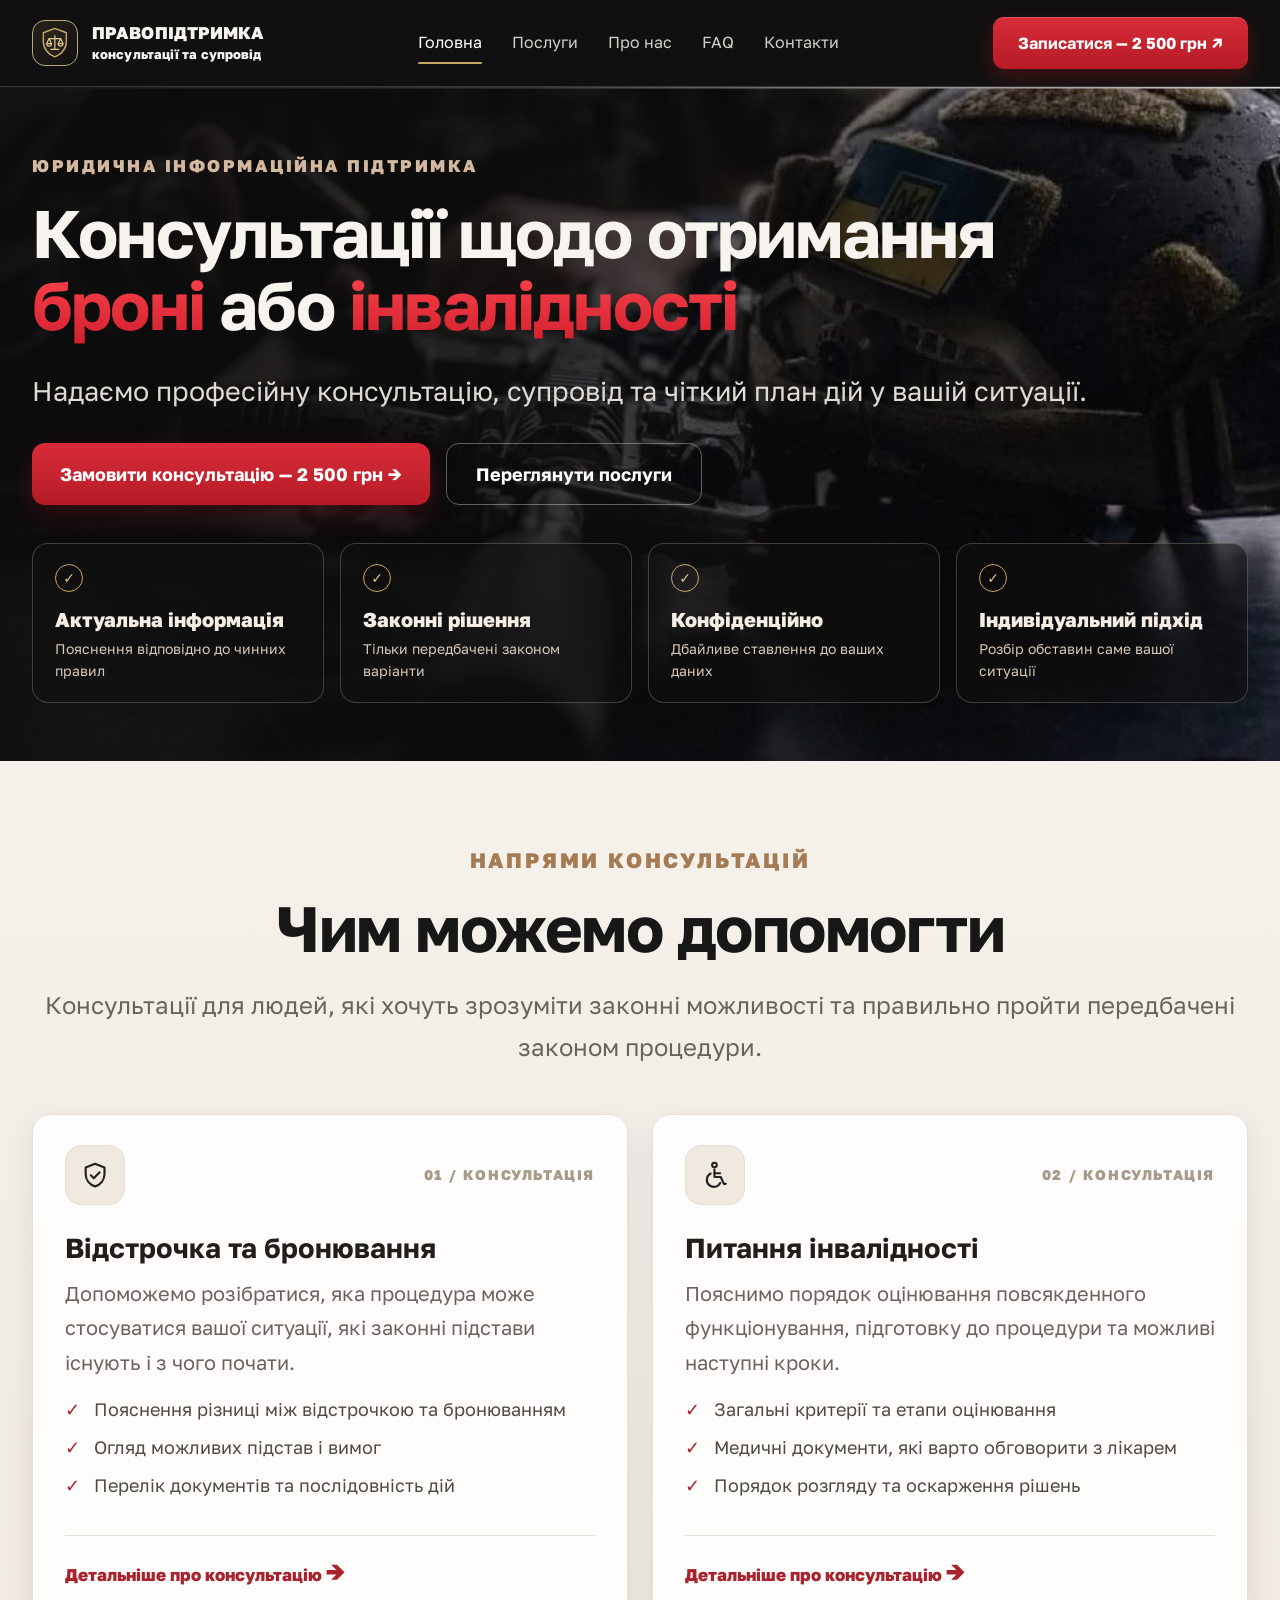
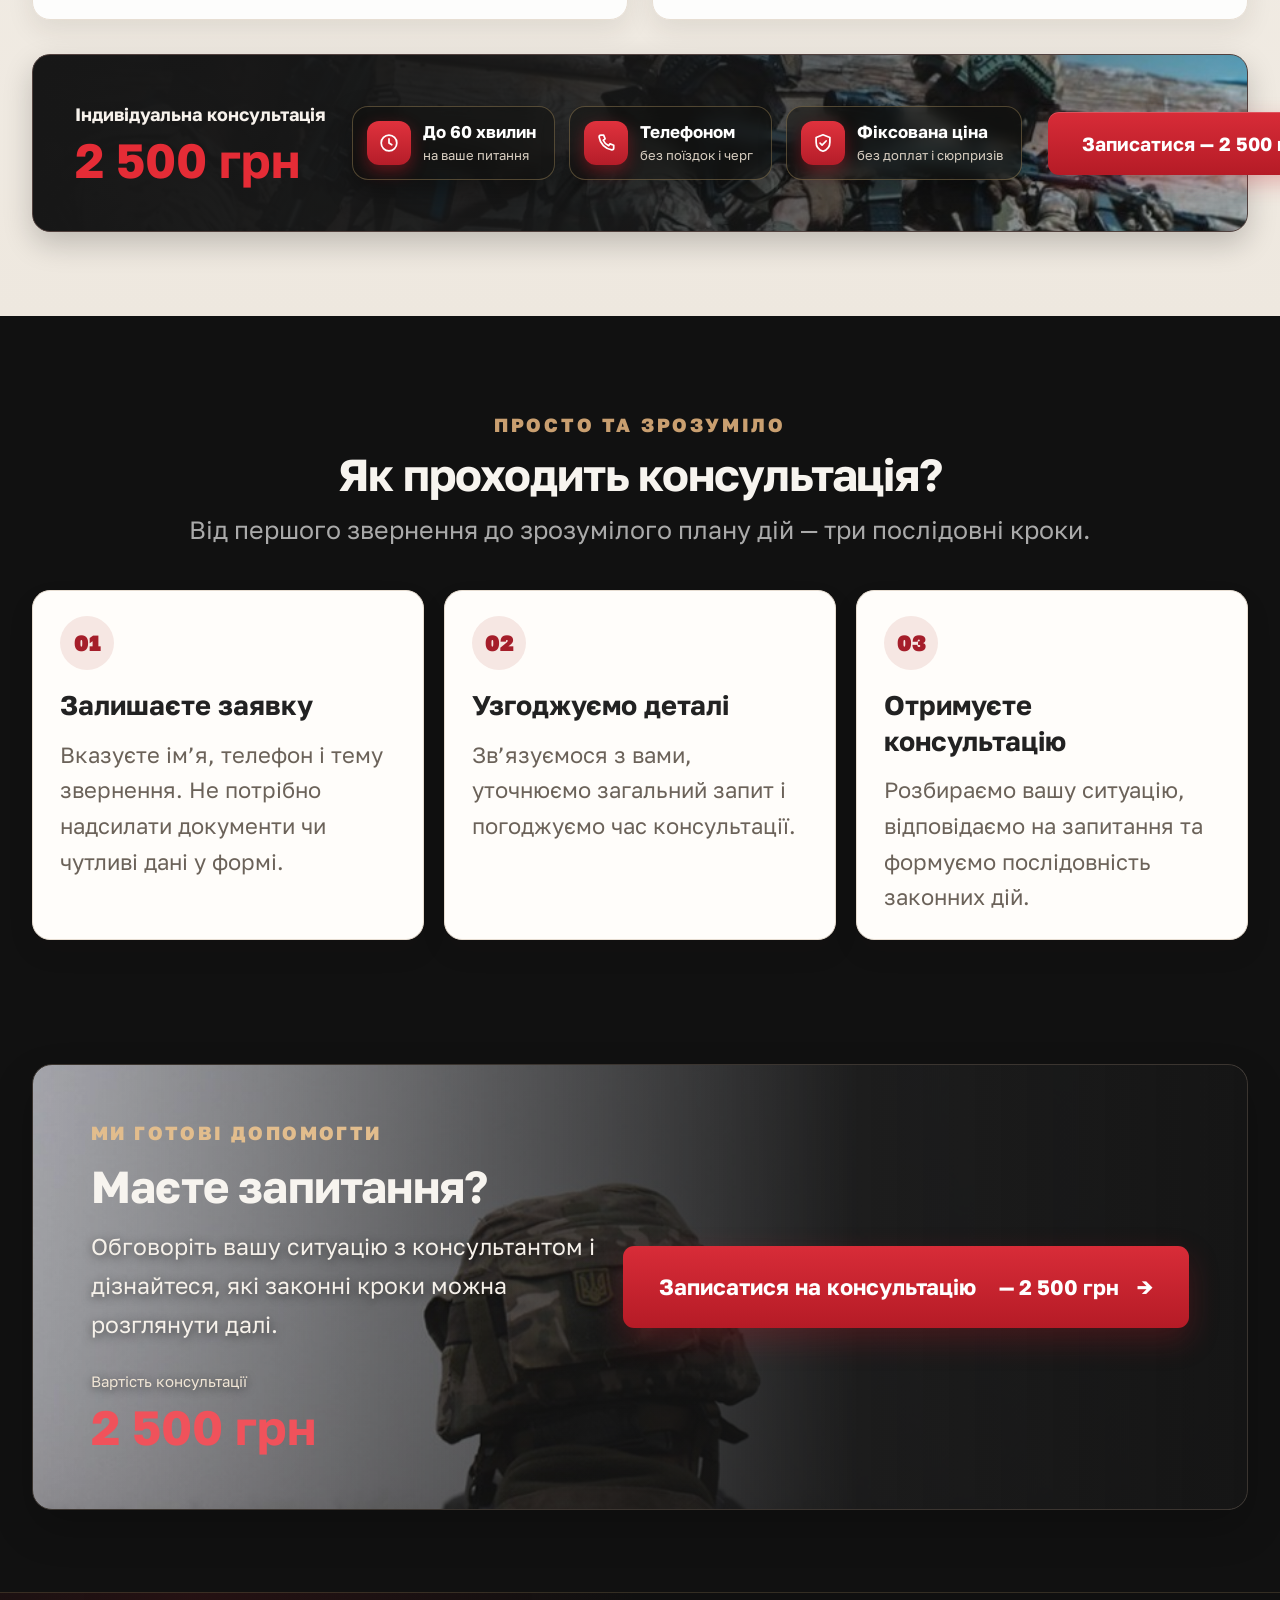
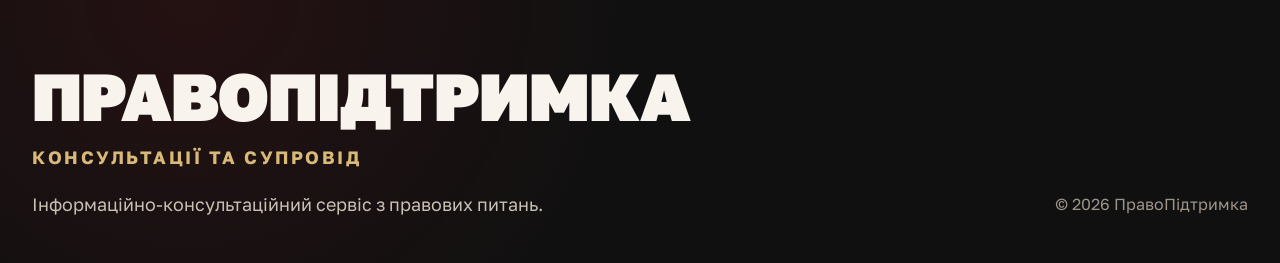
==== commit 4b4052c2: "Add files via upload" ====
--- a/index.html
+++ b/index.html
@@ -1,6 +1,6 @@
 <!doctype html><html lang="uk"><head><meta charset="utf-8"><meta name="viewport" content="width=device-width,initial-scale=1"><title>ПравоПідтримка — консультації з питань бронювання та інвалідності</title><link rel="preconnect" href="https://fonts.googleapis.com"><link rel="preconnect" href="https://fonts.gstatic.com" crossorigin><link href="https://fonts.googleapis.com/css2?family=Golos+Text:wght@400;500;600;700;800&display=swap" rel="stylesheet"><meta name="theme-color" content="#111111"><link rel="stylesheet" href="styles.css"><script>document.documentElement.classList.add('js')</script></head><body>
-<header class="topbar"><div class="wrap nav"><a class="brand" href="index.html"><span class="crest"><svg class="crest-svg" viewBox="0 0 40 44" aria-hidden="true"><path class="c-sh" d="M20 2l16 6v12c0 10-6.8 18.3-16 21.5C10.8 38.3 4 30 4 20V8l16-6z"/><path class="c-sc" d="M20 12v19M14.5 31h11M12 16h16M12 16l-3.4 7.2h6.8L12 16zM28 16l-3.4 7.2h6.8L28 16zM8.6 23.2a3.4 3.4 0 006.8 0M24.6 23.2a3.4 3.4 0 006.8 0"/></svg></span><span>ПРАВОПІДТРИМКА<br><small>консультації та супровід</small></span></a><button class="mobile-toggle">Меню</button><nav class="links"><a class="active" href="index.html">Головна</a><a href="services.html">Послуги</a><a href="about.html">Про нас</a><a href="faq.html">FAQ</a><a href="contacts.html">Контакти</a></nav><div class="nav-actions"><a class="btn" href="booking.html"><span class="bt">Записатися — 2 500 грн <span class="arr">↗</span></span></a></div></div></header>
-<main><section class="hero"><div class="wrap hero-grid"><div><div class="eyebrow">Юридична інформаційна підтримка</div><h1>Консультації щодо отримання <em>броні</em> або <em>інвалідності</em></h1><p class="lead">Надаємо професійну консультацію, супровід та чіткий план дій у вашій ситуації.</p><div class="hero-actions"><a class="btn" href="booking.html"><span class="bt">Замовити консультацію — 2 500 грн <span class="arr">→</span></span></a><a class="btn outline" href="services.html">Переглянути послуги</a></div><div class="trust">
+<header class="topbar"><div class="wrap nav"><a class="brand" href="index.html"><span class="crest"><svg class="crest-svg" viewBox="0 0 40 44" aria-hidden="true"><path class="c-sh" d="M20 2l16 6v12c0 10-6.8 18.3-16 21.5C10.8 38.3 4 30 4 20V8l16-6z"/><path class="c-sc" d="M20 12v19M14.5 31h11M12 16h16M12 16l-3.4 7.2h6.8L12 16zM28 16l-3.4 7.2h6.8L28 16zM8.6 23.2a3.4 3.4 0 006.8 0M24.6 23.2a3.4 3.4 0 006.8 0"/></svg></span><span>ПРАВОПІДТРИМКА<br><small>консультації та супровід</small></span></a><button class="mobile-toggle">Меню</button><nav class="links"><a class="active" href="index.html">Головна</a><a href="services.html">Послуги</a><a href="about.html">Про нас</a><a href="faq.html">FAQ</a><a href="contacts.html">Контакти</a></nav><div class="nav-actions"><a class="btn" href="booking.html"><span class="bt">Записатися&nbsp;— 2&nbsp;500&nbsp;грн&nbsp;<span class="arr">↗</span></span></a></div></div></header>
+<main><section class="hero"><div class="wrap hero-grid"><div><div class="eyebrow">Юридична інформаційна підтримка</div><h1>Консультації щодо отримання <em>броні</em> або <em>інвалідності</em></h1><p class="lead">Надаємо професійну консультацію, супровід та чіткий план дій у вашій ситуації.</p><div class="hero-actions"><a class="btn" href="booking.html"><span class="bt">Замовити консультацію&nbsp;— 2&nbsp;500&nbsp;грн&nbsp;<span class="arr">→</span></span></a><a class="btn outline" href="services.html">Переглянути послуги</a></div><div class="trust">
 <span><b>Актуальна інформація</b><small>Пояснення відповідно до чинних правил</small></span>
 <span><b>Законні рішення</b><small>Тільки передбачені законом варіанти</small></span>
 <span><b>Конфіденційно</b><small>Дбайливе ставлення до ваших даних</small></span>
@@ -9,11 +9,11 @@
 <section class="section paper"><div class="wrap"><div class="help-intro reveal"><span class="section-kicker">НАПРЯМИ КОНСУЛЬТАЦІЙ</span><h2>Чим можемо допомогти</h2><p class="section-intro">Консультації для людей, які хочуть зрозуміти законні можливості та правильно пройти передбачені законом процедури.</p></div><div class="cards home-service-cards">
 <article class="card home-service-card reveal"><div class="service-card-top"><div class="icon"><svg class="si" viewBox="0 0 24 24" aria-hidden="true"><path d="M12 3l7.5 3v5.2c0 4.6-3.1 8.4-7.5 9.8-4.4-1.4-7.5-5.2-7.5-9.8V6L12 3z"/><path d="M8.6 12.2l2.4 2.4 4.6-4.8"/></svg></div><span class="service-number">01 / КОНСУЛЬТАЦІЯ</span></div><h3>Відстрочка та бронювання</h3><p>Допоможемо розібратися, яка процедура може стосуватися вашої ситуації, які законні підстави існують і з чого почати.</p><ul class="service-points"><li>Пояснення різниці між відстрочкою та бронюванням</li><li>Огляд можливих підстав і вимог</li><li>Перелік документів та послідовність дій</li></ul><a class="more" href="service-reservation.html">Детальніше про консультацію <span>→</span></a></article>
 <article class="card home-service-card reveal"><div class="service-card-top"><div class="icon"><svg class="si" viewBox="0 0 24 24" aria-hidden="true"><circle cx="11.5" cy="4" r="1.8"/><path d="M11.5 7.5v6h5l2.5 5.5h1.5"/><path d="M11.5 10.5h4.5"/><path d="M8.5 10.8a5.6 5.6 0 107.6 7.4"/></svg></div><span class="service-number">02 / КОНСУЛЬТАЦІЯ</span></div><h3>Питання інвалідності</h3><p>Пояснимо порядок оцінювання повсякденного функціонування, підготовку до процедури та можливі наступні кроки.</p><ul class="service-points"><li>Загальні критерії та етапи оцінювання</li><li>Медичні документи, які варто обговорити з лікарем</li><li>Порядок розгляду та оскарження рішень</li></ul><a class="more" href="service-disability.html">Детальніше про консультацію <span>→</span></a></article>
-</div><div class="priceband reveal"><div><p>Індивідуальна консультація</p><strong>2 500 грн</strong></div><div class="price-perks"><span><i><svg viewBox="0 0 24 24" aria-hidden="true"><circle cx="12" cy="12" r="8.5"/><path d="M12 7.5V12l3 2"/></svg></i><b>До 60 хвилин</b><small>на ваше питання</small></span><span><i><svg viewBox="0 0 24 24" aria-hidden="true"><path d="M6.5 3.5h3l1.5 4-2 1.5a11 11 0 005.9 5.9l1.5-2 4 1.5v3a2 2 0 01-2 2A16.5 16.5 0 014.5 5.5a2 2 0 012-2z"/></svg></i><b>Телефоном</b><small>без поїздок і черг</small></span><span><i><svg viewBox="0 0 24 24" aria-hidden="true"><path d="M12 3l7.5 3v5.2c0 4.6-3.1 8.4-7.5 9.8-4.4-1.4-7.5-5.2-7.5-9.8V6L12 3z"/><path d="M8.8 12.2l2.2 2.2 4.4-4.6"/></svg></i><b>Фіксована ціна</b><small>без доплат і сюрпризів</small></span></div><a class="btn" href="booking.html"><span class="bt">Записатися — 2 500 грн <span class="arr">→</span></span></a></div></div></section>
+</div><div class="priceband reveal"><div><p>Індивідуальна консультація</p><strong>2&nbsp;500&nbsp;грн</strong></div><div class="price-perks"><span><i><svg viewBox="0 0 24 24" aria-hidden="true"><circle cx="12" cy="12" r="8.5"/><path d="M12 7.5V12l3 2"/></svg></i><b>До 60 хвилин</b><small>на ваше питання</small></span><span><i><svg viewBox="0 0 24 24" aria-hidden="true"><path d="M6.5 3.5h3l1.5 4-2 1.5a11 11 0 005.9 5.9l1.5-2 4 1.5v3a2 2 0 01-2 2A16.5 16.5 0 014.5 5.5a2 2 0 012-2z"/></svg></i><b>Телефоном</b><small>без поїздок і черг</small></span><span><i><svg viewBox="0 0 24 24" aria-hidden="true"><path d="M12 3l7.5 3v5.2c0 4.6-3.1 8.4-7.5 9.8-4.4-1.4-7.5-5.2-7.5-9.8V6L12 3z"/><path d="M8.8 12.2l2.2 2.2 4.4-4.6"/></svg></i><b>Фіксована ціна</b><small>без доплат і сюрпризів</small></span></div><a class="btn" href="booking.html"><span class="bt">Записатися&nbsp;— 2&nbsp;500&nbsp;грн&nbsp;<span class="arr">→</span></span></a></div></div></section>
 <section class="section process-section"><div class="wrap"><div class="section-heading reveal"><span class="section-kicker">ПРОСТО ТА ЗРОЗУМІЛО</span><h2>Як проходить консультація?</h2><p class="section-intro">Від першого звернення до зрозумілого плану дій — три послідовні кроки.</p></div><div class="steps">
 <div class="step reveal"><span class="step-index">01</span><b>Залишаєте заявку</b><small>Вказуєте ім’я, телефон і тему звернення. Не потрібно надсилати документи чи чутливі дані у формі.</small></div>
 <div class="step reveal"><span class="step-index">02</span><b>Узгоджуємо деталі</b><small>Зв’язуємося з вами, уточнюємо загальний запит і погоджуємо час консультації.</small></div>
 <div class="step reveal"><span class="step-index">03</span><b>Отримуєте консультацію</b><small>Розбираємо вашу ситуацію, відповідаємо на запитання та формуємо послідовність законних дій.</small></div>
 </div></div></section>
-<section class="section cta-section"><div class="wrap cta reveal"><div class="cta-copy"><span class="section-kicker">МИ ГОТОВІ ДОПОМОГТИ</span><h2>Маєте запитання?</h2><p>Обговоріть вашу ситуацію з консультантом і дізнайтеся, які законні кроки можна розглянути далі.</p><div class="cta-price"><small>Вартість консультації</small><strong>2 500 грн</strong></div></div><a class="btn cta-button" href="booking.html">Записатися на консультацію — 2 500 грн <span>→</span></a></div></section></main>
-<footer class="footer"><div class="wrap footer-big"><div class="footer-brand"><strong>ПРАВОПІДТРИМКА</strong><span class="footer-sub">консультації та супровід</span><p>Інформаційно-консультаційний сервіс з правових питань.</p></div><div class="footer-copy">© 2026 ПравоПідтримка</div></div></footer><a class="mobile-bar" href="booking.html"><svg class="si" viewBox="0 0 24 24" aria-hidden="true"><rect x="3.5" y="5" width="17" height="15.5" rx="2.2"/><path d="M3.5 10h17M8 3v4M16 3v4"/></svg><span>Записатися — 2 500 грн</span><svg class="si" viewBox="0 0 24 24" aria-hidden="true"><path d="M5 12h14M13.5 6.5L19 12l-5.5 5.5"/></svg></a><script src="app.js"></script></body></html>
+<section class="section cta-section"><div class="wrap cta reveal"><div class="cta-copy"><span class="section-kicker">МИ ГОТОВІ ДОПОМОГТИ</span><h2>Маєте запитання?</h2><p>Обговоріть вашу ситуацію з консультантом і дізнайтеся, які законні кроки можна розглянути далі.</p><div class="cta-price"><small>Вартість консультації</small><strong>2&nbsp;500&nbsp;грн</strong></div></div><a class="btn cta-button" href="booking.html">Записатися на консультацію<span class="btn-price">&nbsp;— 2&nbsp;500&nbsp;грн</span> <span>→</span></a></div></section></main>
+<footer class="footer"><div class="wrap footer-big"><div class="footer-brand"><strong>ПРАВОПІДТРИМКА</strong><span class="footer-sub">консультації та супровід</span><p>Інформаційно-консультаційний сервіс з правових питань.</p></div><div class="footer-copy">© 2026 ПравоПідтримка</div></div></footer><a class="mobile-bar" href="booking.html"><svg class="si" viewBox="0 0 24 24" aria-hidden="true"><rect x="3.5" y="5" width="17" height="15.5" rx="2.2"/><path d="M3.5 10h17M8 3v4M16 3v4"/></svg><span>Записатися&nbsp;— 2&nbsp;500&nbsp;грн</span><svg class="si" viewBox="0 0 24 24" aria-hidden="true"><path d="M5 12h14M13.5 6.5L19 12l-5.5 5.5"/></svg></a><script src="app.js"></script></body></html>
--- a/styles.css
+++ b/styles.css
@@ -2107,3 +2107,174 @@
   .service-price-panel>.btn{grid-column:1/-1;justify-self:stretch;justify-content:center}
 }
 @media (max-width:1000px) and (min-width:561px){.nav-actions .btn{padding-left:16px!important;padding-right:16px!important;font-size:14px!important;min-height:46px}.nav-actions{gap:8px}}
+
+/* ================= v24: мобільна версія — єдина система тексту ================= */
+@media (max-width:700px){
+  :root{--m-body:16px;--m-lh:1.6;--m-ink:#5b544c;--m-ink-dark:#d9d2c8}
+  body{-webkit-text-size-adjust:100%;text-rendering:optimizeLegibility}
+
+  /* підзаголовок під H1 */
+  .hero .lead,.page-head p,.services-head p,.about-head p,.faq-head p,.contacts-head p,.booking-head p{font-size:17px!important;line-height:1.55!important}
+
+  /* заголовки */
+  main h2,section h2,.cta h2{font-size:30px!important;line-height:1.15!important;letter-spacing:-.3px}
+  .service-price-panel h2{font-size:44px!important;line-height:1!important}
+  main h3,section h3{font-size:21px!important;line-height:1.25!important}
+  .section-kicker{font-size:13px!important;letter-spacing:2px!important}
+
+  /* основний текст: однаковий розмір і інтервал */
+  main p,section p,.section-intro,main li,.step small,.prose p,.prose li,details p,.sidebox p,.card p,.service-points li,.price-panel-points span{
+    font-size:var(--m-body)!important;line-height:var(--m-lh)!important}
+  .section-intro{max-width:34ch;margin-left:auto;margin-right:auto}
+  .help-intro .section-intro,.section-heading .section-intro{max-width:none}
+  .prose h2{margin-top:34px!important;margin-bottom:12px!important}
+  .prose p{margin:0 0 14px!important}
+  .prose li,.service-points li,main ul li{margin-bottom:8px!important}
+
+  /* кольори тексту: на світлому фоні та на темному */
+  .card p,.services-intro p,.about-lead-copy p,.about-section-title p,.principle-card p,.faq-intro p,details p,.service-feature-body p,.step small,.help-intro .section-intro,.contact-cards .card p{color:var(--m-ink)!important}
+  .prose p,.prose li,.sidebox p,.cta-copy>p,.section-heading .section-intro{color:var(--m-ink-dark)!important}
+
+  /* картки: менші внутрішні відступи */
+  .card,.home-service-card,.service-feature-body,.principle-card,.step,.sidebox,.faq details,.contact-cards .card{padding:22px 20px!important}
+  .step{gap:12px!important}
+  .step b,.step h3{margin-bottom:6px!important}
+
+  /* кнопки: акуратні, текст не рветься на «2 / 500» */
+  main .btn,section .btn,.cta .btn{min-height:56px!important;padding:14px 18px!important;font-size:16px!important;line-height:1.3!important;
+    white-space:normal!important;text-align:center!important;justify-content:center!important;border-radius:14px!important}
+  main .btn .bt,section .btn .bt,.cta .btn .bt{font-size:inherit!important;display:inline!important}
+  main .btn .arr,section .btn .arr{display:inline-block;margin-left:6px}
+  .hero-actions{display:grid!important;grid-template-columns:1fr;gap:10px!important}
+  .hero-actions .btn{width:100%}
+  .cta .btn,.cta-button,.about-lead-copy .btn,.service-price-panel .btn,.sidebox .btn,.about-bottom-cta .btn,.faq-side-card .btn{width:100%!important}
+  .contacts-photo-panel .contacts-photo-cta{min-height:58px!important;font-size:16px!important;padding:14px 18px!important}
+
+  /* «Маєте запитання?» */
+  .cta-price small{font-size:14px!important}
+  .cta-price strong{font-size:40px!important}
+
+  /* картки переваг: охайні рядки з іконкою зліва */
+  .hero .trust,.services-head .trust{grid-template-columns:1fr!important;gap:8px!important}
+  .hero .trust span,.services-head .trust span{display:grid!important;grid-template-columns:28px 1fr;column-gap:14px;align-items:start;padding:14px 16px!important}
+  .hero .trust span:before,.services-head .trust span:before{grid-row:1/3;margin:2px 0 0!important;width:26px!important;height:26px!important}
+  .hero .trust span b,.services-head .trust span b{font-size:16px!important;margin:0 0 2px!important}
+  .hero .trust span small,.services-head .trust span small{font-size:14px!important;line-height:1.45!important}
+}
+@media (max-width:380px){
+  main h2,section h2,.cta h2{font-size:27px!important}
+  .hero h1,.page-head h1{font-size:36px!important}
+}
+
+/* v24b: посилені мобільні правила (перебивають старі специфічні стилі) */
+@media (max-width:700px){
+  html body .hero h1,html body .page-head h1{font-size:38px!important;line-height:1.08!important;letter-spacing:-1px!important}
+  html body main h2,html body section h2:not(.service-price-panel h2),html body .cta h2,html body .prose h2{font-size:30px!important;line-height:1.15!important;letter-spacing:-.5px!important}
+  html body main h3,html body section h3,html body .step b,html body details summary{font-size:20px!important;line-height:1.28!important}
+  html body details summary{font-size:16.5px!important;line-height:1.4!important}
+
+  html body main p,html body section p,html body .section-intro,html body main li,html body .prose p,html body .prose li,
+  html body details p,html body .sidebox p,html body .card p,html body .about-lead-copy p,html body .about-section-title p,
+  html body .principle-card p,html body .faq-intro p,html body .services-intro p,html body .contacts-photo-copy p,html body .cta-copy>p{
+    font-size:16px!important;line-height:1.6!important}
+  html body .page-head p,html body .hero .lead{font-size:17px!important;line-height:1.55!important}
+  html body .step small{display:block!important;font-size:16px!important;line-height:1.6!important;color:#5b544c!important}
+  html body main li,html body .prose li{margin:0 0 6px!important}
+  html body .service-points,html body main ul{margin-top:14px!important}
+
+  /* кроки «Як проходить консультація» */
+  html body .step{padding:20px!important}
+  html body .step .step-index{width:46px!important;height:46px!important;font-size:16px!important;margin-bottom:14px!important}
+
+  /* списки на сторінках послуг — червоні галочки замість крапок */
+  html body .prose ul{list-style:none!important;padding:0!important}
+  html body .prose ul li{position:relative;padding-left:26px}
+  html body .prose ul li:before{content:"✓";position:absolute;left:0;top:0;color:#e0323d;font-weight:800}
+  html body .content{padding:36px 0 56px!important}
+
+  /* «Єдина вартість» */
+  html body .service-price-panel .price-panel-points{padding-left:0!important;border-left:0!important}
+  html body .service-price-panel .price-panel-points span{font-size:16px!important}
+
+  /* «Маєте запитання?» — темніший фон під текстом, кнопка по центру */
+  html body .cta{position:relative!important;overflow:hidden}
+  html body .cta-copy,html body .cta .wrap>div:first-child{position:relative;z-index:1}
+  html body .cta:before{content:"";position:absolute;inset:0;background:linear-gradient(180deg,rgba(12,11,10,.78),rgba(12,11,10,.55));border-radius:inherit;z-index:0;pointer-events:none}
+  html body .cta>*{position:relative;z-index:1}
+  html body .cta .btn,html body .cta-button{justify-content:center!important;gap:8px}
+
+  /* FAQ — компактніші питання */
+  html body .faq details{padding:18px 18px!important}
+  html body .faq details summary{padding:0 0 0 0!important;gap:12px}
+  html body .faq details[open] summary{margin-bottom:10px!important}
+}
+@media (max-width:700px){
+  html body .faq details summary{padding:0 48px 0 0!important;min-height:34px;display:flex;align-items:center;position:relative}
+  html body .faq details p{padding:0!important;margin:0!important}
+  html body .sidebox{padding:24px 20px!important}
+  html body .sidebox h3{margin-top:0!important}
+  html body .process-section,html body .section-dark{padding-bottom:40px!important}
+}
+@media (max-width:700px){
+  html body .service-price-panel .price-panel-points span{display:flex;gap:8px;align-items:flex-start}
+  html body .contacts-photo-panel{padding:26px 22px 26px!important;gap:20px!important;min-height:0!important}
+  html body .contact-cards .card .icon{width:52px!important;height:52px!important;margin-bottom:14px!important}
+  html body .contact-cards .card h3{margin:0 0 6px!important}
+  html body .service-points{display:grid;gap:8px}
+  html body .service-points li{margin:0!important}
+}
+
+/* ===== v25: мобільна типографіка з найвищим пріоритетом (:not(#_) перебиває всі старі правила) ===== */
+@media (max-width:700px){
+  :root{--t-h1:38px;--t-h2:30px;--t-h3:20px;--t-kicker:13px;--t-intro:16px;--t-lead:17px;--t-crumb:13px}
+
+  h1:not(#_),h2:not(#_),h3:not(#_),summary:not(#_){text-wrap:balance}
+  p:not(#_),li:not(#_),small:not(#_){text-wrap:pretty}
+
+  /* H1 */
+  .hero h1:not(#_),.page-head h1:not(#_){font-size:38px!important;line-height:1.08!important;letter-spacing:-1px!important}
+  /* H2 — усі підзаголовки секцій */
+  main h2:not(#_),section h2:not(#_),.cta h2:not(#_){font-size:30px!important;line-height:1.15!important;letter-spacing:-.6px!important;margin-bottom:14px!important}
+  .service-price-panel h2:not(#_){font-size:44px!important;line-height:1!important;margin-bottom:0!important}
+  /* H3 і жирні заголовки в картках */
+  main h3:not(#_),section h3:not(#_),.step b:not(#_),.faq-side-copy b:not(#_),.about-scope aside b:not(#_),.summary-includes b:not(#_),.sidebox h3:not(#_){
+    font-size:20px!important;line-height:1.28!important;letter-spacing:-.2px!important}
+  /* мітки */
+  .section-kicker:not(#_){font-size:13px!important;line-height:1.4!important;letter-spacing:2.2px!important;margin-bottom:10px!important}
+  .crumb:not(#_){font-size:13px!important;margin-bottom:14px!important}
+  /* підзаголовок під H1 */
+  .hero .lead:not(#_),.page-head p:not(#_){font-size:17px!important;line-height:1.55!important}
+  /* основний текст */
+  main p:not(#_),section p:not(#_),main li:not(#_),.step small:not(#_),.faq-side-copy span:not(#_),.cta-copy>p:not(#_),
+  .about-scope p:not(#_),.contacts-photo-copy p:not(#_),.sidebox p:not(#_),.booking-summary small:not(#_){
+    font-size:16px!important;line-height:1.6!important}
+  .page-head p:not(#_),.hero .lead:not(#_){font-size:17px!important;line-height:1.55!important}
+  .booking-summary .summary-price:not(#_){font-size:26px!important;line-height:1.2!important}
+  .booking-summary b:not(#_){font-size:17px!important;line-height:1.3!important}
+
+  /* кнопки: довгі — без ціни (ціна вже є поруч і в нижній панелі) */
+  .btn .btn-price{display:none}
+  .btn:not(#_){min-height:56px!important;padding:14px 18px!important;font-size:16px!important;line-height:1.3!important;border-radius:14px!important;
+    white-space:normal!important;text-align:center!important;justify-content:center!important;align-items:center!important}
+  .btn:not(#_) .bt{display:inline!important;font-size:inherit!important}
+
+  /* «Принципи роботи» — компактні картки */
+  .principle-card:not(#_){padding:20px!important}
+  .principle-heading:not(#_){gap:14px!important;align-items:center!important;margin-bottom:10px!important}
+  .principle-card .icon:not(#_),.principle-heading .icon:not(#_),.principle-heading>span:first-child:not(#_){width:44px!important;height:44px!important;min-width:44px!important;border-radius:12px!important}
+  .principle-card svg:not(#_){width:22px!important;height:22px!important}
+
+  /* «Що важливо знати» */
+  .about-scope:not(#_){padding:26px 20px!important}
+  .about-scope aside:not(#_){padding:20px!important;margin-top:18px!important}
+
+  /* картки контактів */
+  .contact-cards .card h3:not(#_){margin:0 0 4px!important}
+  .contacts-photo-panel h2:not(#_){margin-bottom:10px!important}
+
+  /* картки послуг на «Послугах» */
+  .service-feature-body h3:not(#_){font-size:22px!important}
+  .feature-topline:not(#_){align-items:center!important}
+}
+@media (max-width:700px){.principle-icon:not(#_){width:44px!important;height:44px!important;min-width:44px!important;border-radius:12px!important}.principle-icon svg:not(#_){width:22px!important;height:22px!important}}
+@media (max-width:700px){.btn:not(#_) .arr{display:inline!important;margin-left:0!important}.service-price-panel:not(#_){padding:26px 20px!important}.service-price-panel .btn:not(#_){width:100%!important}}
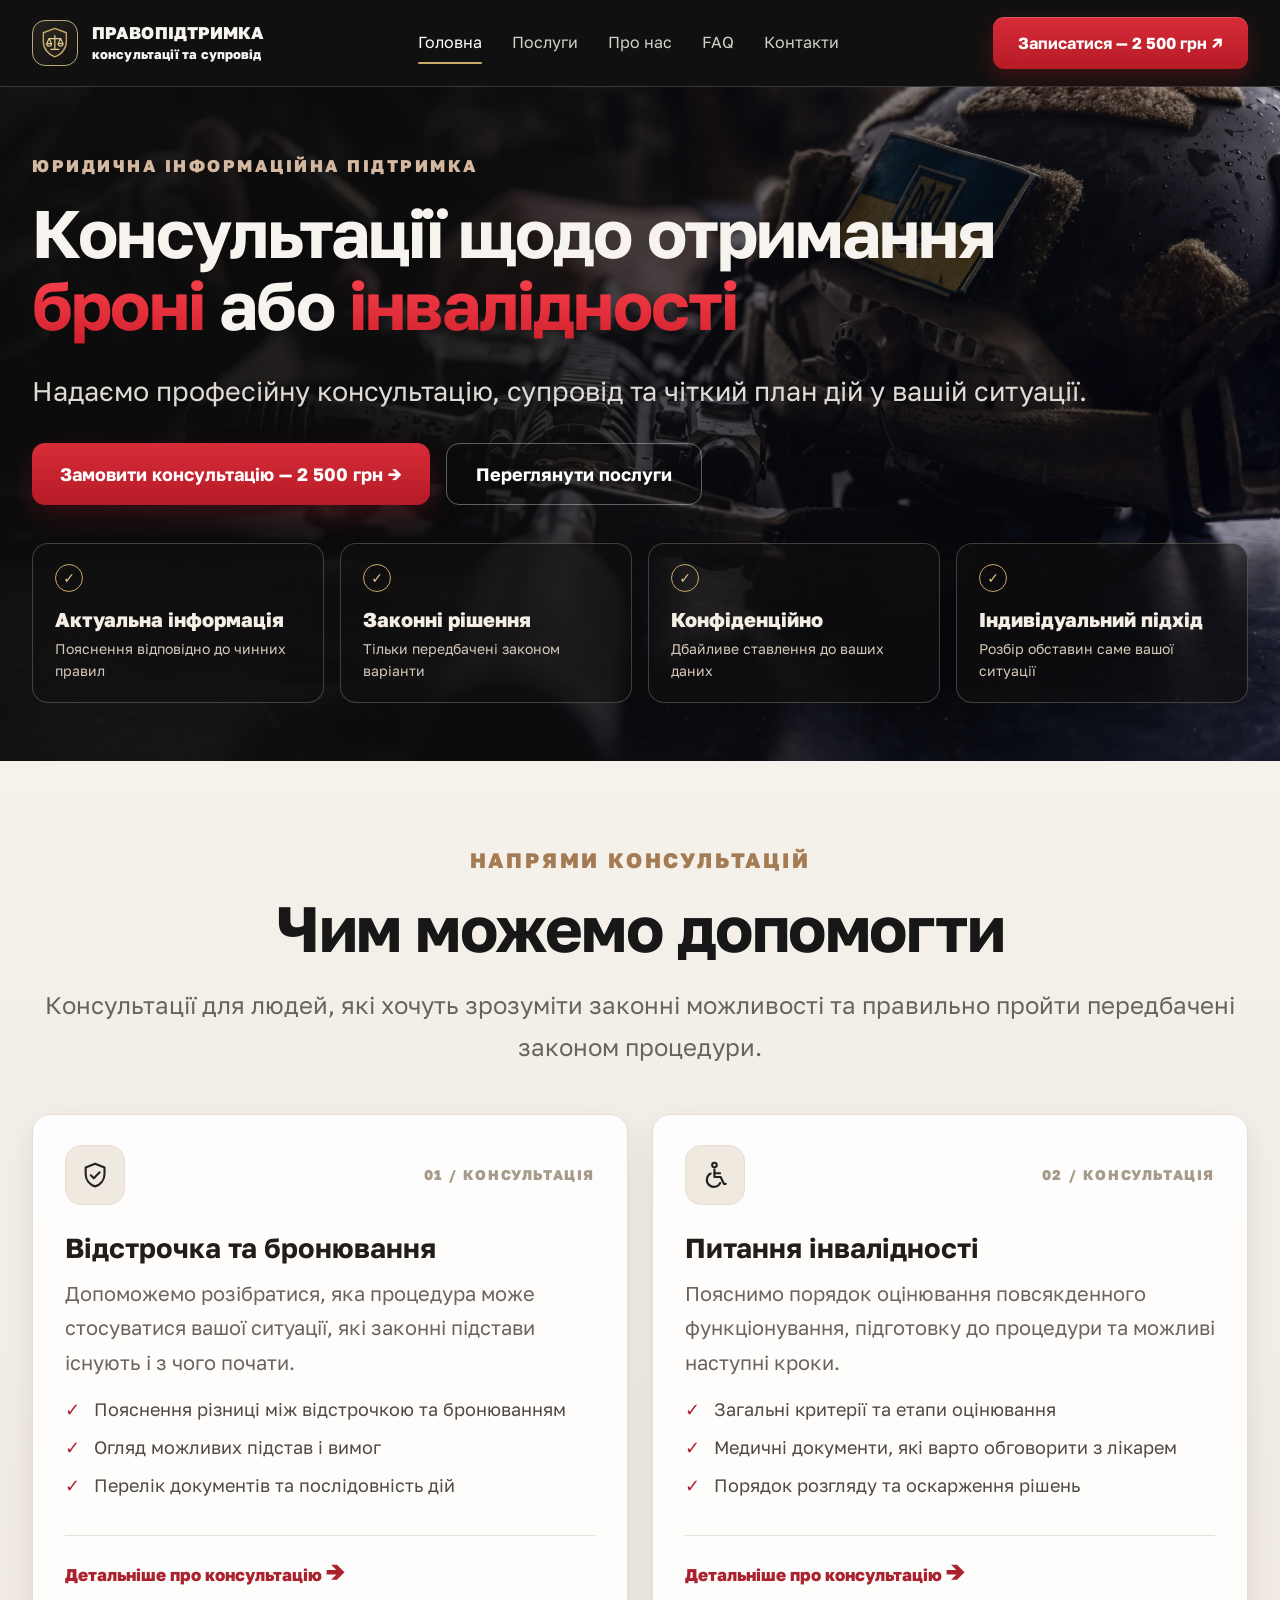
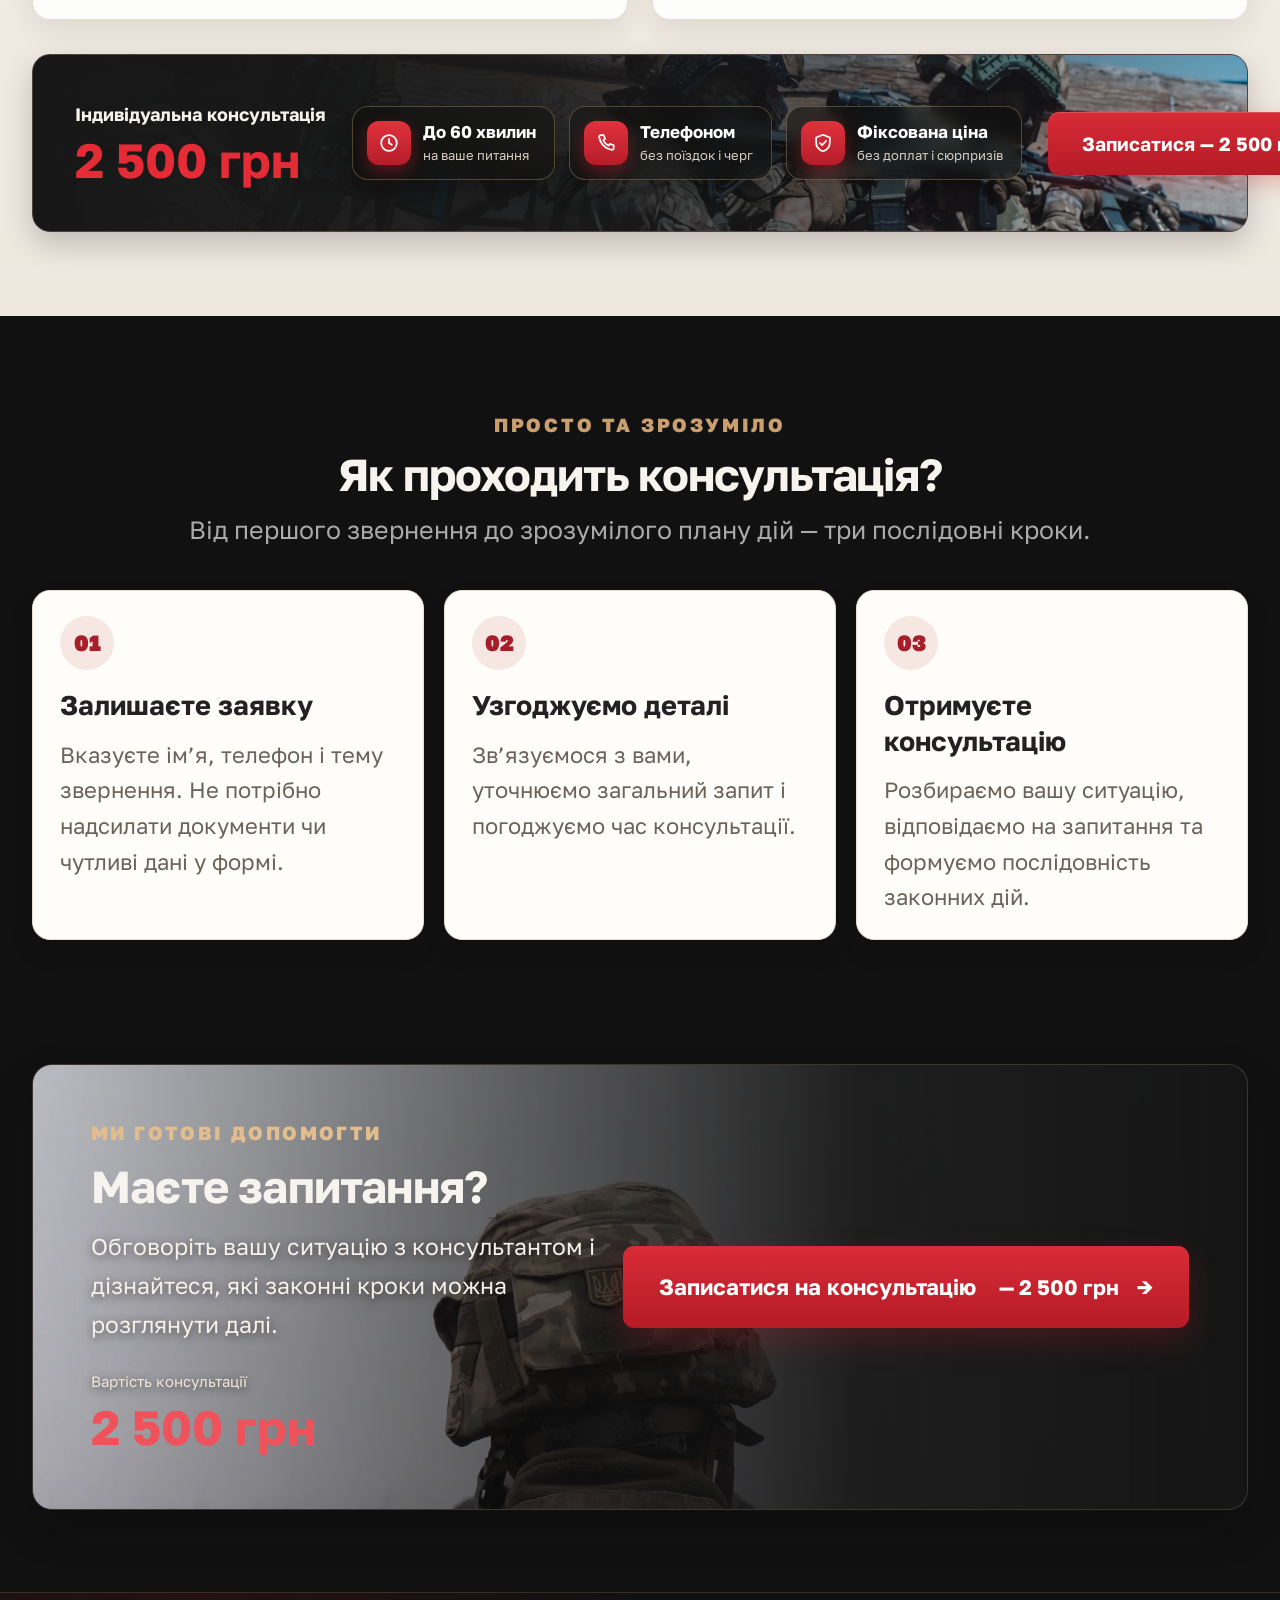
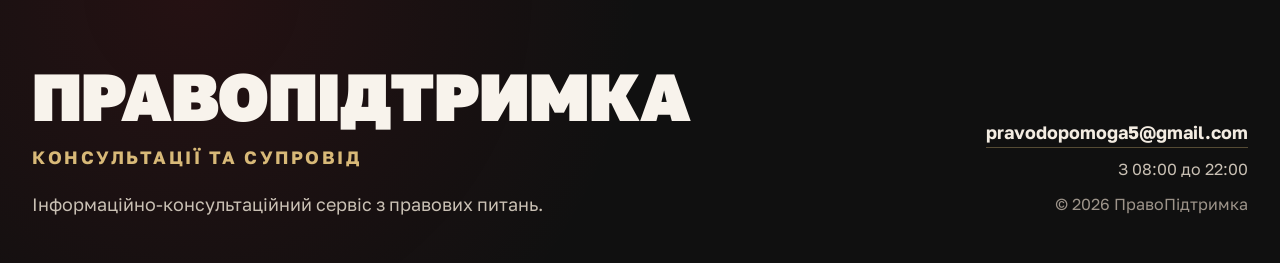
==== commit 45fcc2e2: "Add files via upload" ====
--- a/index.html
+++ b/index.html
@@ -16,4 +16,4 @@
 <div class="step reveal"><span class="step-index">03</span><b>Отримуєте консультацію</b><small>Розбираємо вашу ситуацію, відповідаємо на запитання та формуємо послідовність законних дій.</small></div>
 </div></div></section>
 <section class="section cta-section"><div class="wrap cta reveal"><div class="cta-copy"><span class="section-kicker">МИ ГОТОВІ ДОПОМОГТИ</span><h2>Маєте запитання?</h2><p>Обговоріть вашу ситуацію з консультантом і дізнайтеся, які законні кроки можна розглянути далі.</p><div class="cta-price"><small>Вартість консультації</small><strong>2&nbsp;500&nbsp;грн</strong></div></div><a class="btn cta-button" href="booking.html">Записатися на консультацію<span class="btn-price">&nbsp;— 2&nbsp;500&nbsp;грн</span> <span>→</span></a></div></section></main>
-<footer class="footer"><div class="wrap footer-big"><div class="footer-brand"><strong>ПРАВОПІДТРИМКА</strong><span class="footer-sub">консультації та супровід</span><p>Інформаційно-консультаційний сервіс з правових питань.</p></div><div class="footer-copy">© 2026 ПравоПідтримка</div></div></footer><a class="mobile-bar" href="booking.html"><svg class="si" viewBox="0 0 24 24" aria-hidden="true"><rect x="3.5" y="5" width="17" height="15.5" rx="2.2"/><path d="M3.5 10h17M8 3v4M16 3v4"/></svg><span>Записатися&nbsp;— 2&nbsp;500&nbsp;грн</span><svg class="si" viewBox="0 0 24 24" aria-hidden="true"><path d="M5 12h14M13.5 6.5L19 12l-5.5 5.5"/></svg></a><script src="app.js"></script></body></html>
+<footer class="footer"><div class="wrap footer-big"><div class="footer-brand"><strong>ПРАВОПІДТРИМКА</strong><span class="footer-sub">консультації та супровід</span><p>Інформаційно-консультаційний сервіс з правових питань.</p></div><div class="footer-side"><a class="footer-mail" href="mailto:pravodopomoga5@gmail.com">pravodopomoga5@gmail.com</a><span class="footer-hours">З 08:00 до 22:00</span><div class="footer-copy">© 2026 ПравоПідтримка</div></div></div></footer><a class="mobile-bar" href="booking.html"><svg class="si" viewBox="0 0 24 24" aria-hidden="true"><rect x="3.5" y="5" width="17" height="15.5" rx="2.2"/><path d="M3.5 10h17M8 3v4M16 3v4"/></svg><span>Записатися&nbsp;— 2&nbsp;500&nbsp;грн</span><svg class="si" viewBox="0 0 24 24" aria-hidden="true"><path d="M5 12h14M13.5 6.5L19 12l-5.5 5.5"/></svg></a><script src="app.js"></script></body></html>
--- a/styles.css
+++ b/styles.css
@@ -248,7 +248,7 @@
   align-items:center;
   background:
     linear-gradient(90deg,rgba(13,13,13,.94) 0%,rgba(13,13,13,.82) 46%,rgba(13,13,13,.28) 100%),
-    url('assets/booking-office.jpg') center 54%/cover no-repeat;
+    url('assets/hq/booking-office-4k.webp') center 54%/cover no-repeat;
   border-bottom:1px solid rgba(255,255,255,.1);
 }
 .booking-head h1{font-size:clamp(40px,4.8vw,60px);color:#fff}
@@ -257,7 +257,7 @@
   padding:64px 0 88px;
   background:
     linear-gradient(115deg,rgba(20,19,18,.97),rgba(28,25,22,.93)),
-    url('assets/booking-office.jpg') center/cover no-repeat;
+    url('assets/hq/booking-office-4k.webp') center/cover no-repeat;
 }
 .booking-content .content-grid{
   grid-template-columns:minmax(0,1.5fr) minmax(280px,.72fr);
@@ -629,7 +629,7 @@
 .about-bottom-cta .btn{font-size:17px;padding:19px 27px;white-space:nowrap}
 
 /* FAQ page */
-.faq-head{background:linear-gradient(90deg,rgba(15,15,15,.96),rgba(15,15,15,.72)),url('assets/booking-office.jpg') center 54%/cover}
+.faq-head{background:linear-gradient(90deg,rgba(15,15,15,.96),rgba(15,15,15,.72)),url('assets/hq/booking-office-4k.webp') center 54%/cover}
 .faq-content{background:linear-gradient(180deg,#f4efe8,#eae3da);color:#211d19;padding:68px 0 85px}
 .faq-layout{display:grid;grid-template-columns:minmax(280px,.72fr) minmax(0,1.5fr);gap:54px;align-items:start}
 .faq-intro{position:sticky;top:120px}
@@ -1669,10 +1669,10 @@
 
 /* More coherent, relevant photo direction across secondary pages */
 .services-head{background:linear-gradient(90deg,rgba(13,13,13,.96) 0%,rgba(13,13,13,.83) 48%,rgba(13,13,13,.38) 100%),url('assets/hero-legal-office.jpg') center 48%/cover}
-.service-feature.reservation-feature .service-feature-visual{background:linear-gradient(110deg,rgba(18,17,16,.82),rgba(18,17,16,.18)),url('assets/booking-office.jpg') center/cover}
+.service-feature.reservation-feature .service-feature-visual{background:linear-gradient(110deg,rgba(18,17,16,.82),rgba(18,17,16,.18)),url('assets/hq/booking-office-4k.webp') center/cover}
 .service-feature.disability-feature .service-feature-visual{background:linear-gradient(110deg,rgba(18,17,16,.82),rgba(18,17,16,.18)),url('assets/hero-consultation.jpg') center 46%/cover}
 .about-head{background:linear-gradient(90deg,rgba(15,15,15,.94),rgba(15,15,15,.54)),url('assets/hero-legal-office.jpg') center 52%/cover}
-.about-photo{background:linear-gradient(0deg,rgba(0,0,0,.12),rgba(0,0,0,.02)),url('assets/booking-office.jpg') center/cover}
+.about-photo{background:linear-gradient(0deg,rgba(0,0,0,.12),rgba(0,0,0,.02)),url('assets/hq/booking-office-4k.webp') center/cover}
 .faq-head{background:linear-gradient(90deg,rgba(15,15,15,.94),rgba(15,15,15,.58)),url('assets/hero-consultation.jpg') center 48%/cover}
 
 /* Contacts page: stronger type and CTA positioned in the open right area */
@@ -1741,7 +1741,7 @@
 }
 .service-feature.reservation-feature .service-feature-visual{
   background:linear-gradient(110deg,rgba(18,17,16,.78),rgba(18,17,16,.12)),
-    url('assets/services-reservation-new.jpg') center 54%/cover no-repeat;
+    url('assets/hq/services-reservation-new-4k.webp') center 54%/cover no-repeat;
 }
 .service-feature.disability-feature .service-feature-visual{
   background:linear-gradient(110deg,rgba(18,17,16,.8),rgba(18,17,16,.12)),
@@ -1777,13 +1777,13 @@
 .contacts-head{
   background:
     linear-gradient(90deg,rgba(13,13,13,.96) 0%,rgba(13,13,13,.84) 43%,rgba(13,13,13,.20) 100%),
-    url('assets/contacts-header-new.jpg') center 53%/cover no-repeat;
+    url('assets/hq/contacts-header-new-4k.webp') center 53%/cover no-repeat;
 }
 .contacts-head .wrap{position:relative;z-index:1}
 .contacts-photo-panel{
   background:
     linear-gradient(90deg,rgba(13,13,13,.92) 0%,rgba(13,13,13,.72) 42%,rgba(13,13,13,.12) 100%),
-    url('assets/contacts-cta-new.jpg') center 52%/cover no-repeat;
+    url('assets/hq/contacts-cta-new-4k.webp') center 52%/cover no-repeat;
 }
 @media(max-width:800px){
   .contacts-head{background-position:62% center}
@@ -1805,7 +1805,7 @@
 .hero{
   background:
     linear-gradient(90deg,rgba(12,12,12,.96) 0%,rgba(12,12,12,.82) 40%,rgba(12,12,12,.14) 100%),
-    url('assets/war-uniform.jpg') center 48%/cover no-repeat;
+    url('assets/hq/user-war-closeup-4k.webp') center 48%/cover no-repeat;
 }
 .priceband{
   background-image:
@@ -1822,22 +1822,22 @@
 .services-head{
   background:
     linear-gradient(90deg,rgba(13,13,13,.96) 0%,rgba(13,13,13,.82) 48%,rgba(13,13,13,.24) 100%),
-    url('assets/services-header-war.jpg') center 50%/cover no-repeat;
+    url('assets/hq/services-reservation-new-4k.webp') center 50%/cover no-repeat;
 }
 .service-feature.reservation-feature .service-feature-visual{
   background:
     linear-gradient(110deg,rgba(18,17,16,.82),rgba(18,17,16,.14)),
-    url('assets/service-reservation-armor.jpg') center 48%/cover no-repeat;
+    url('assets/hq/service-reservation-armor-4k.webp') center 48%/cover no-repeat;
 }
 .service-feature.disability-feature .service-feature-visual{
   background:
     linear-gradient(110deg,rgba(18,17,16,.84),rgba(18,17,16,.16)),
-    url('assets/disability-medical.jpg') center 48%/cover no-repeat;
+    url('assets/hq/disability-medical-4k.webp') center 48%/cover no-repeat;
 }
 .about-head{
   background:
     linear-gradient(90deg,rgba(15,15,15,.95),rgba(15,15,15,.58)),
-    url('assets/about-header-war.jpg') center 50%/cover no-repeat;
+    url('assets/hq/about-header-war-4k.webp') center 50%/cover no-repeat;
 }
 /* Keep the previously approved/circled About-page photo unchanged. */
 .faq-head{
@@ -1854,7 +1854,7 @@
 .faq-head{
   background:
     linear-gradient(90deg,rgba(13,13,13,.95) 0%,rgba(13,13,13,.78) 43%,rgba(13,13,13,.30) 100%),
-    url('assets/faq-header-new-war.webp') center 48%/cover no-repeat;
+    url('assets/hq/faq-header-new-war-4k.webp') center 48%/cover no-repeat;
 }
 .faq-head .crumb{font-size:18px;line-height:1.6;margin-bottom:18px}
 .faq-head .section-kicker{font-size:17px;letter-spacing:2px}
@@ -1947,24 +1947,24 @@
 .hero{
   background:
     linear-gradient(90deg,rgba(12,12,12,.96) 0%,rgba(12,12,12,.82) 40%,rgba(12,12,12,.14) 100%),
-    url('assets/user-war-closeup.jpg') center 48%/cover no-repeat;
+    url('assets/hq/user-war-closeup-4k.webp') center 48%/cover no-repeat;
 }
 .priceband{
   background-image:
     linear-gradient(90deg,#171717 0%,rgba(23,23,23,.93) 40%,rgba(23,23,23,.18) 100%),
-    url('assets/user-ukrainian-soldiers.jpg');
+    url('assets/hq/user-ukrainian-soldiers-4k.webp');
   background-size:cover;background-position:center 52%;
 }
 .cta{
   background-image:
     linear-gradient(90deg,rgba(18,18,18,.16) 0%,rgba(18,18,18,.62) 38%,rgba(18,18,18,.94) 68%,#151515 100%),
-    url('assets/user-soldier-back.jpg');
+    url('assets/hq/user-soldier-back-4k.webp');
   background-size:cover;background-position:center 52%;
 }
 .about-photo{
   background:
     linear-gradient(0deg,rgba(0,0,0,.16),rgba(0,0,0,.03)),
-    url('assets/generated-field-documents.jpg') center 48%/cover no-repeat;
+    url('assets/hq/booking-office-4k.webp') center 48%/cover no-repeat;
 }
 
 /* v19: єдині розміри заголовків і підзаголовків — як на головній */
@@ -2278,3 +2278,63 @@
 }
 @media (max-width:700px){.principle-icon:not(#_){width:44px!important;height:44px!important;min-width:44px!important;border-radius:12px!important}.principle-icon svg:not(#_){width:22px!important;height:22px!important}}
 @media (max-width:700px){.btn:not(#_) .arr{display:inline!important;margin-left:0!important}.service-price-panel:not(#_){padding:26px 20px!important}.service-price-panel .btn:not(#_){width:100%!important}}
+
+/* ===== v26/v27: фото 4K (Nano Banana 2.1 upscale) ===== */
+@media (max-width:700px){
+  .service-feature-visual:not(#_){min-height:0!important;height:190px!important;background-size:cover!important}
+  .reservation-feature .service-feature-visual:not(#_){background:linear-gradient(110deg,rgba(18,17,16,.8),rgba(18,17,16,.12)),url('assets/hq/service-reservation-armor-m.webp') center 48%/cover no-repeat!important}
+  .disability-feature .service-feature-visual:not(#_){background:linear-gradient(110deg,rgba(18,17,16,.82),rgba(18,17,16,.14)),url('assets/hq/disability-medical-m.webp') center 48%/cover no-repeat!important}
+  .booking-content:not(#_){background:radial-gradient(circle at 50% 0,rgba(190,27,39,.10),transparent 55%),#121110!important}
+}
+
+/* ===== v28: фото на телефоні — чітка смуга вгорі блоку, наведена на головний об'єкт ===== */
+@media (max-width:700px){
+  /* головна: шеврон і шолом */
+  .hero:not(#_){background:
+      linear-gradient(180deg,rgba(12,11,10,.10) 0,rgba(12,11,10,.18) 150px,rgba(14,13,12,.78) 280px,#100f0e 340px),
+      url('assets/hq/user-war-closeup-m.webp') 74% 0/auto 340px no-repeat,#100f0e!important}
+  .hero .hero-grid:not(#_){padding-top:200px!important}
+
+  /* «Послуги»: рюкзак і стіл */
+  .services-head:not(#_){background:
+      linear-gradient(180deg,rgba(12,11,10,.12) 0,rgba(12,11,10,.22) 140px,rgba(14,13,12,.8) 260px,#100f0e 320px),
+      url('assets/hq/services-reservation-new-m.webp') 78% 0/auto 320px no-repeat,#100f0e!important}
+  .services-head .wrap:not(#_){padding-top:170px!important}
+
+  /* блок з ціною: бійці на всю ширину */
+  .priceband:not(#_){background:
+      linear-gradient(180deg,rgba(14,13,12,0) 0,rgba(14,13,12,.15) 110px,rgba(26,24,22,.92) 200px,#1a1816 225px),
+      url('assets/hq/user-ukrainian-soldiers-m.webp') 50% 0/auto 225px no-repeat,#1a1816!important;
+    padding-top:205px!important}
+
+  /* «Маєте запитання?»: шолом у тумані, без сірого затемнення */
+  .cta:not(#_){background:
+      linear-gradient(180deg,rgba(14,13,12,0) 0,rgba(14,13,12,.08) 120px,rgba(23,21,19,.9) 215px,#171513 240px),
+      url('assets/hq/user-soldier-back-m.webp') 47% 42%/auto 300px no-repeat,#171513!important;
+    padding-top:215px!important;background-position:0 0,47% -30px!important}
+  .cta:not(#_):before{display:none!important}
+
+  /* шапки сторінок: фокус на предметі, легше затемнення */
+  .about-head:not(#_){background:linear-gradient(180deg,rgba(12,11,10,.35),rgba(12,11,10,.72)),url('assets/hq/about-header-war-m.webp') 66% 50%/cover no-repeat!important}
+  .faq-head:not(#_){background:linear-gradient(180deg,rgba(12,11,10,.38),rgba(12,11,10,.74)),url('assets/hq/faq-header-new-war-m.webp') 70% 50%/cover no-repeat!important}
+  .contacts-head:not(#_){background:linear-gradient(180deg,rgba(12,11,10,.38),rgba(12,11,10,.74)),url('assets/hq/contacts-header-new-m.webp') 78% 50%/cover no-repeat!important}
+  .booking-head:not(#_){background:linear-gradient(180deg,rgba(12,11,10,.4),rgba(12,11,10,.76)),url('assets/hq/booking-office-m.webp') 80% 45%/cover no-repeat!important}
+  .contacts-photo-panel:not(#_){background:linear-gradient(180deg,rgba(14,13,12,.45),rgba(14,13,12,.8)),url('assets/hq/contacts-cta-new-m.webp') 68% 60%/cover no-repeat!important}
+  .about-photo:not(#_){background:url('assets/hq/booking-office-m.webp') 78% 45%/cover no-repeat!important}
+}
+
+/* v29: пошта і графік */
+.contact-link{color:inherit;text-decoration:none;border-bottom:1px solid rgba(190,27,39,.35);transition:color .2s,border-color .2s;word-break:break-word}
+.contact-link:hover{color:#be1b27;border-color:#be1b27}
+.footer-side{display:flex;flex-direction:column;align-items:flex-end;gap:8px;text-align:right}
+.footer-mail{color:#f3ece2;font-size:18px;font-weight:700;text-decoration:none;border-bottom:1px solid rgba(216,185,120,.35)}
+.footer-mail:hover{color:#d8b978}
+.footer-hours{color:#c9c0b4;font-size:16px}
+@media (max-width:700px){.footer-side{align-items:flex-start;text-align:left}.footer-mail{font-size:16px}}
+/* v29: форма заявки */
+.hp-field{position:absolute!important;left:-9999px!important;width:1px;height:1px;opacity:0;pointer-events:none}
+.form-error{display:none;margin:0 0 14px;padding:14px 16px;border-radius:12px;background:rgba(190,27,39,.08);border:1px solid rgba(190,27,39,.3);color:#9e1a24;font-size:15px;line-height:1.5}
+.form-error.show{display:block}
+.btn.is-loading{opacity:.7;pointer-events:none}
+.btn.is-loading .arr{display:inline-block;animation:pp-spin 1s linear infinite}
+@keyframes pp-spin{to{transform:rotate(360deg)}}
